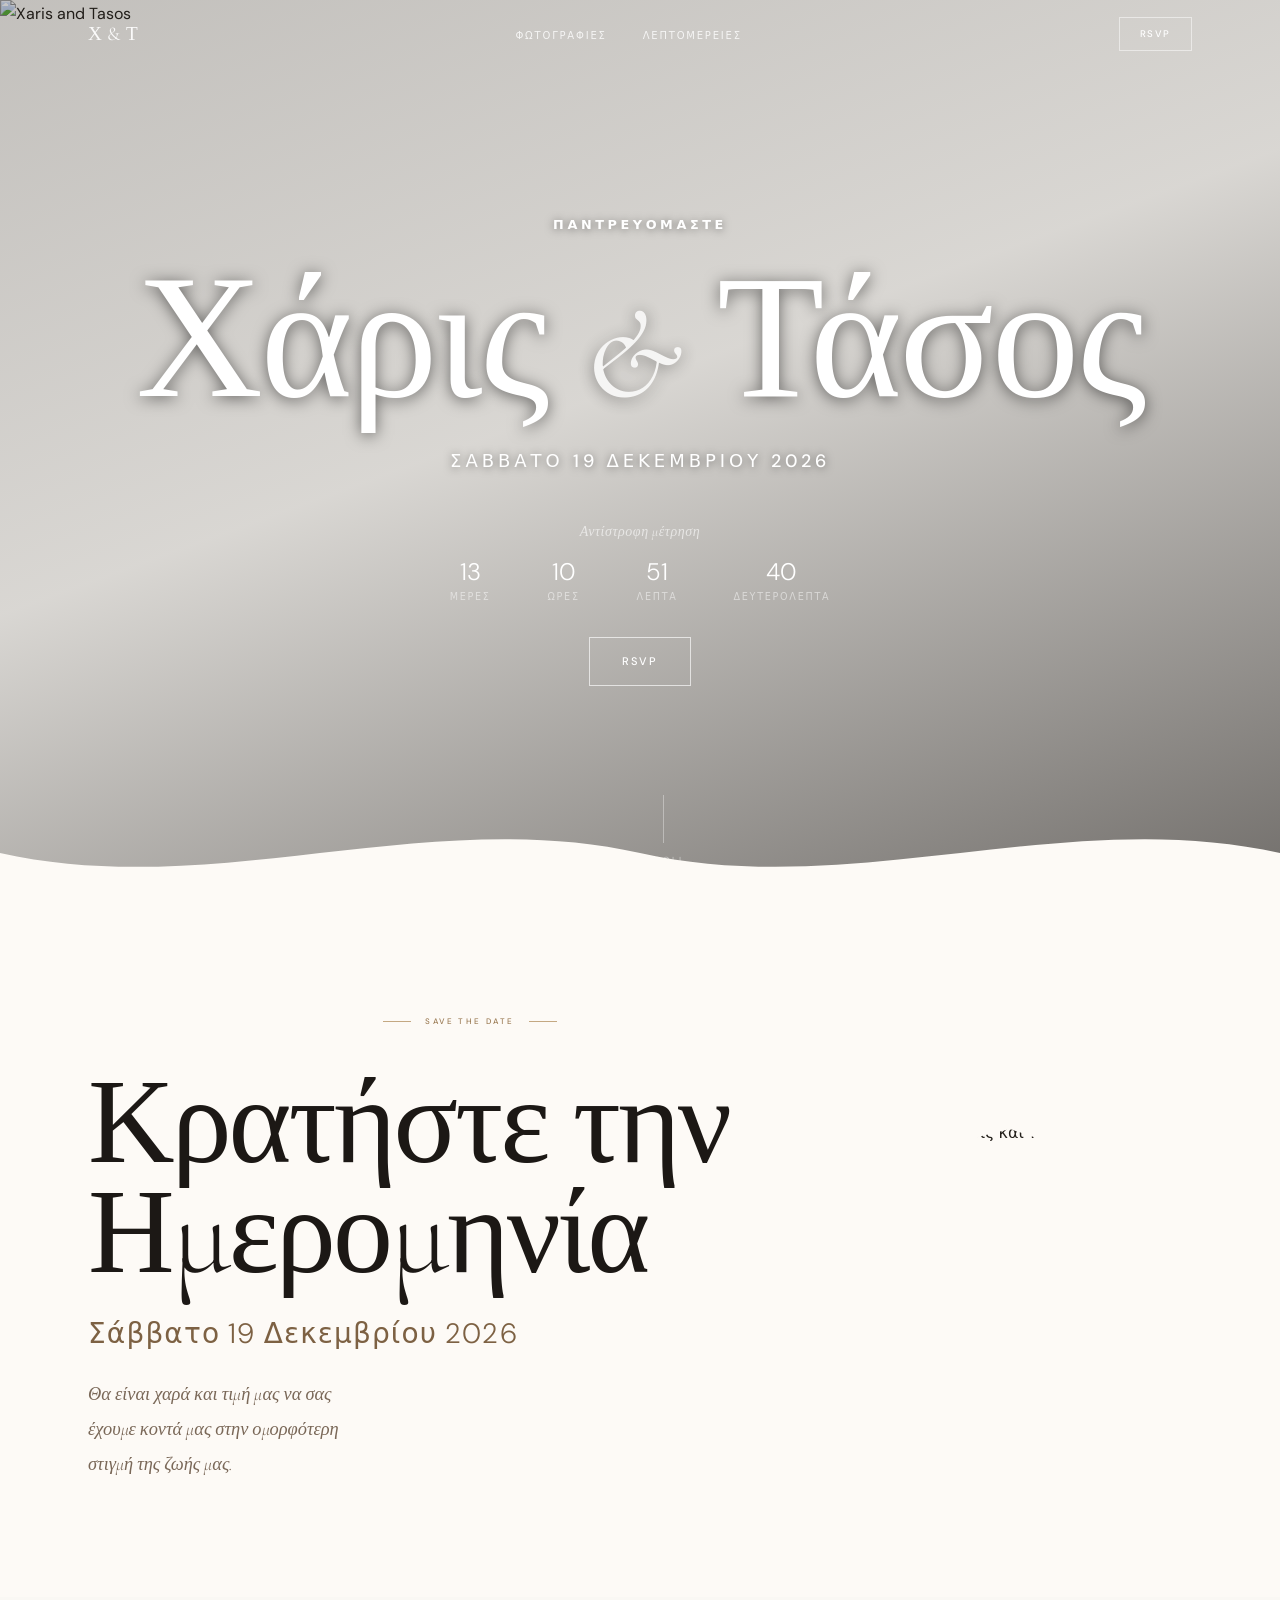
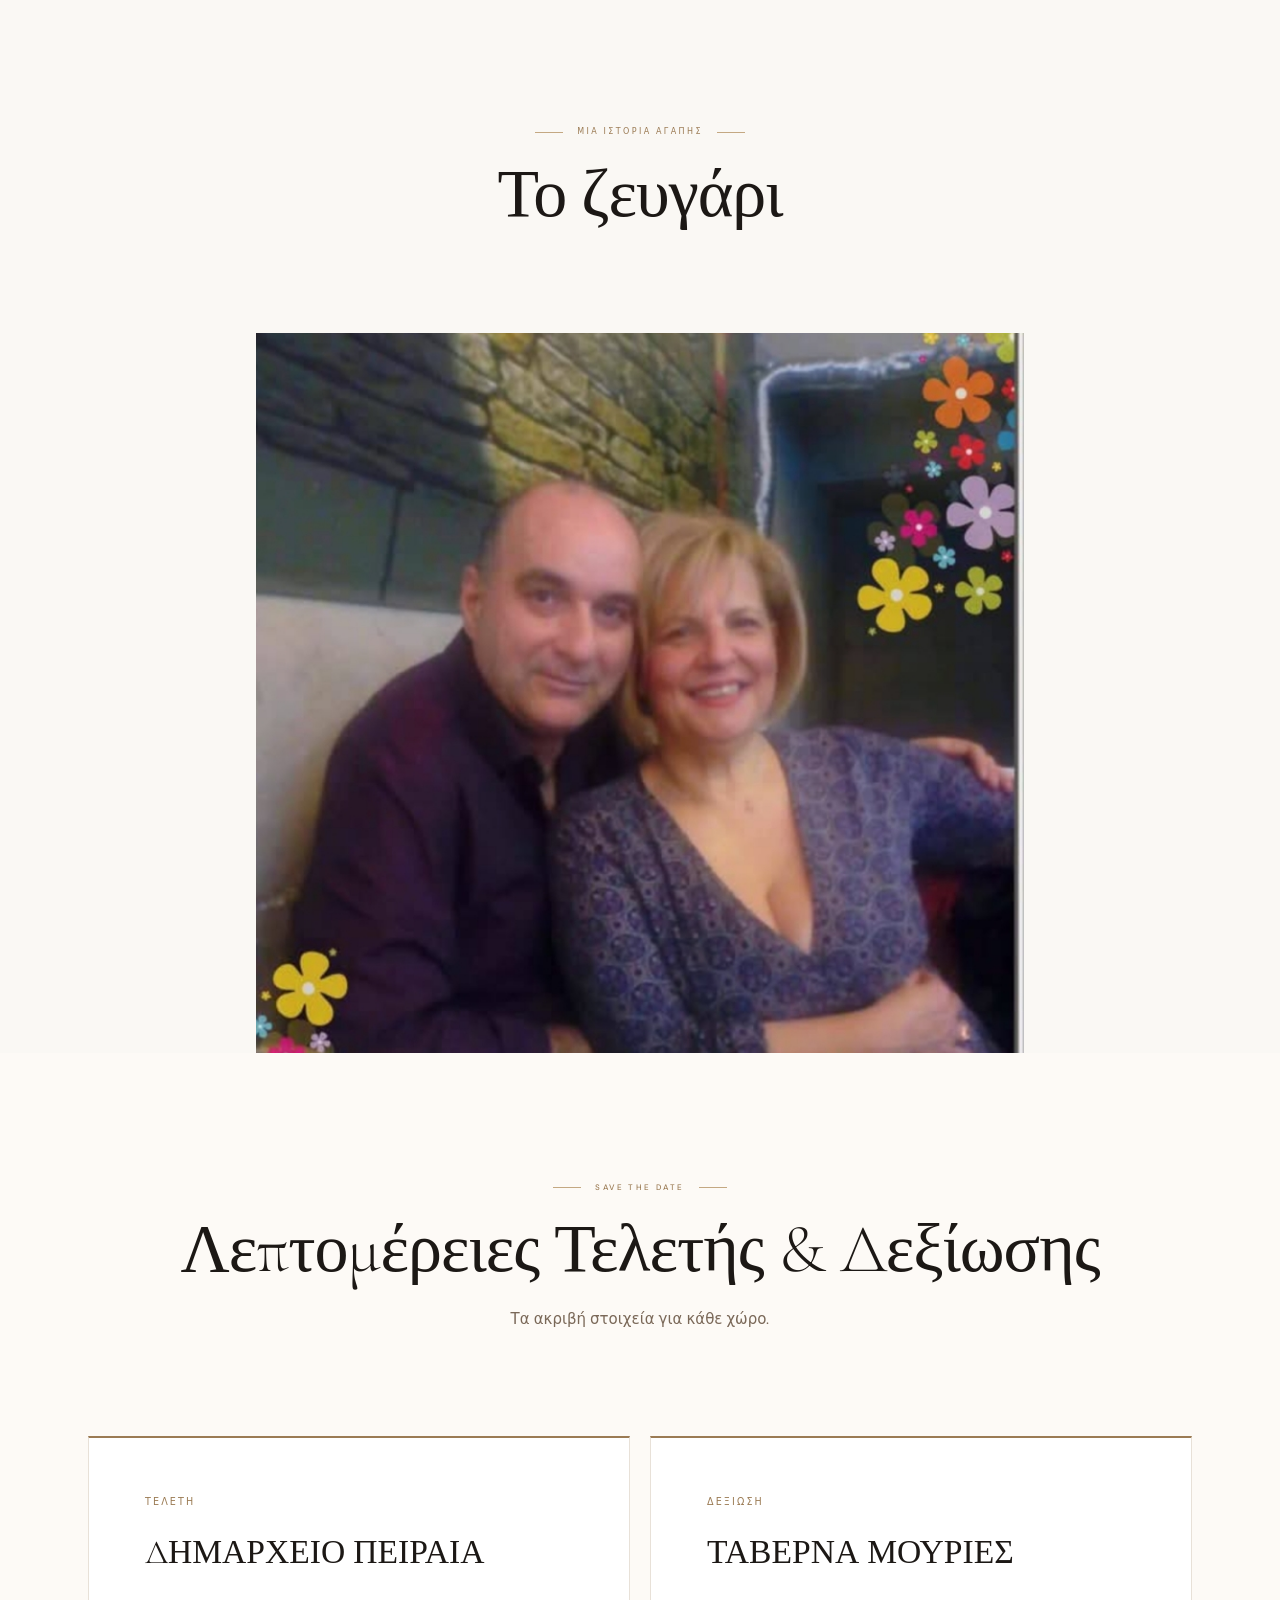
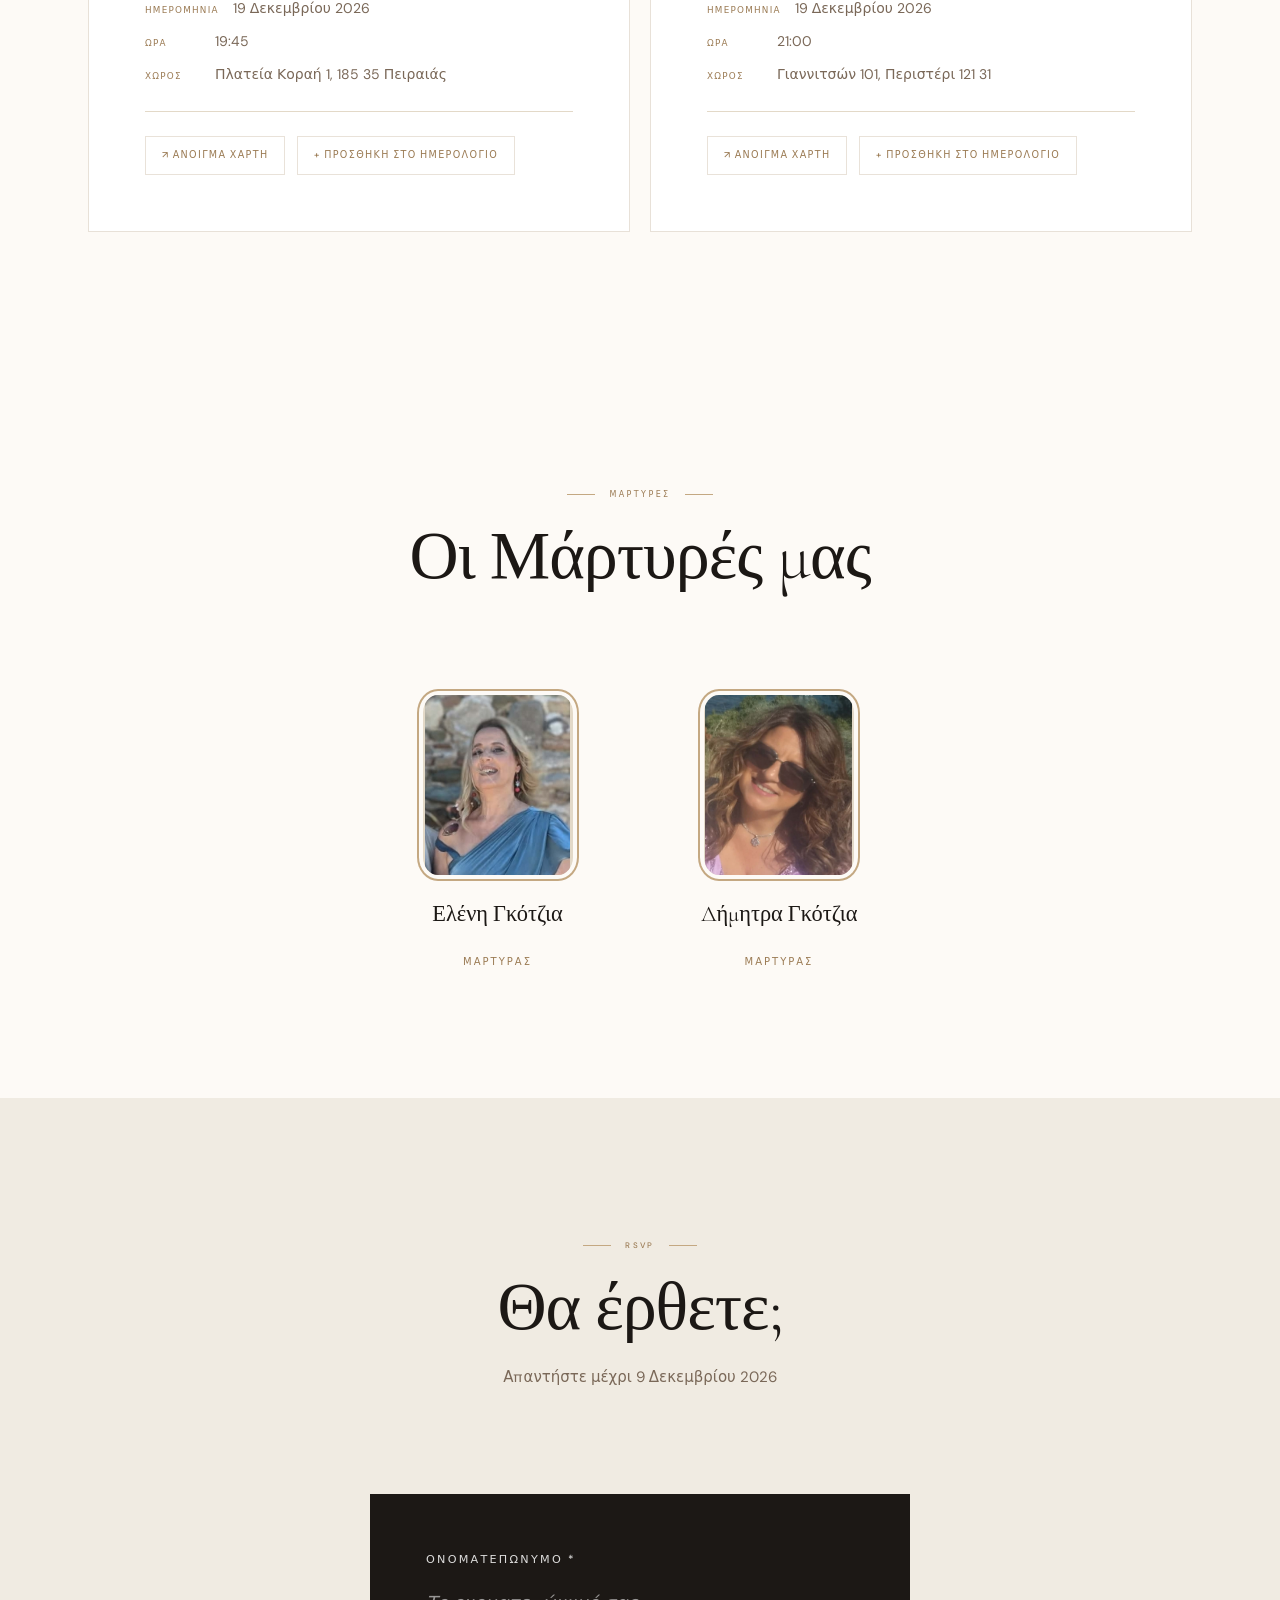
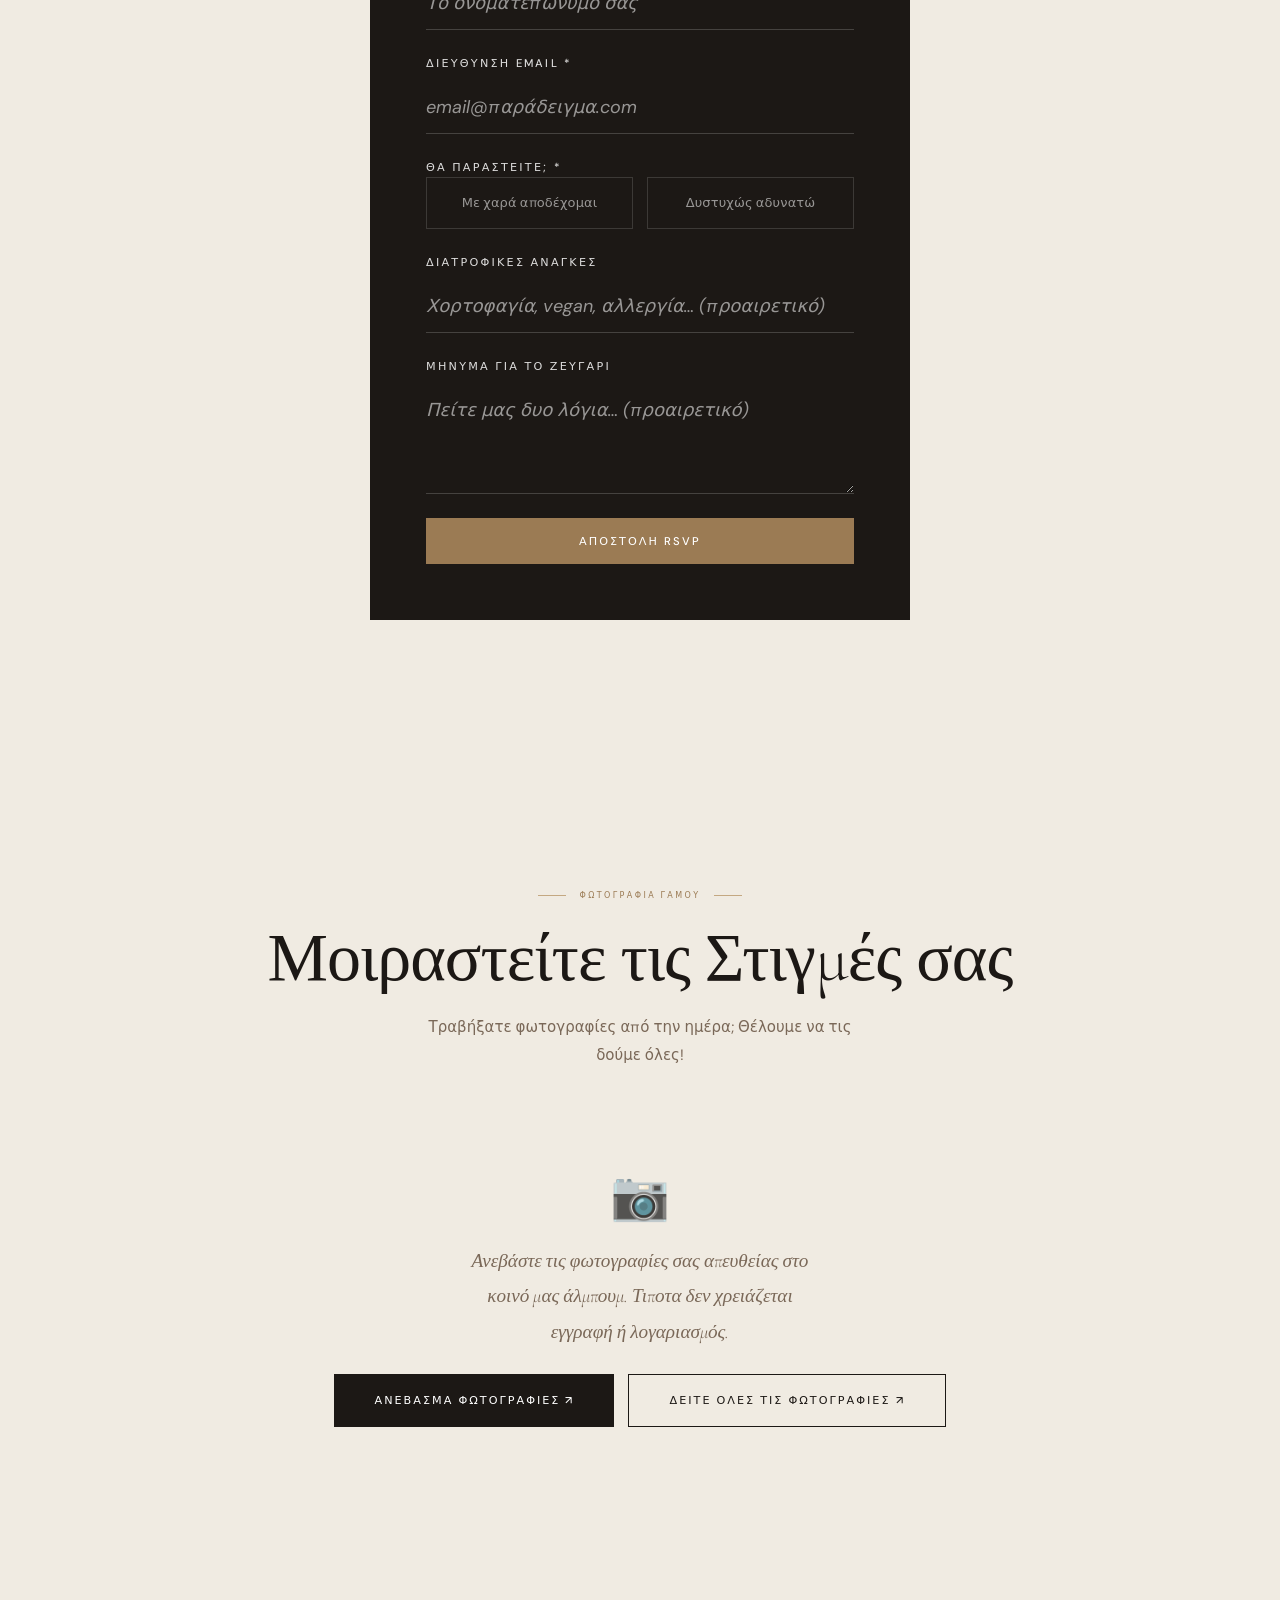
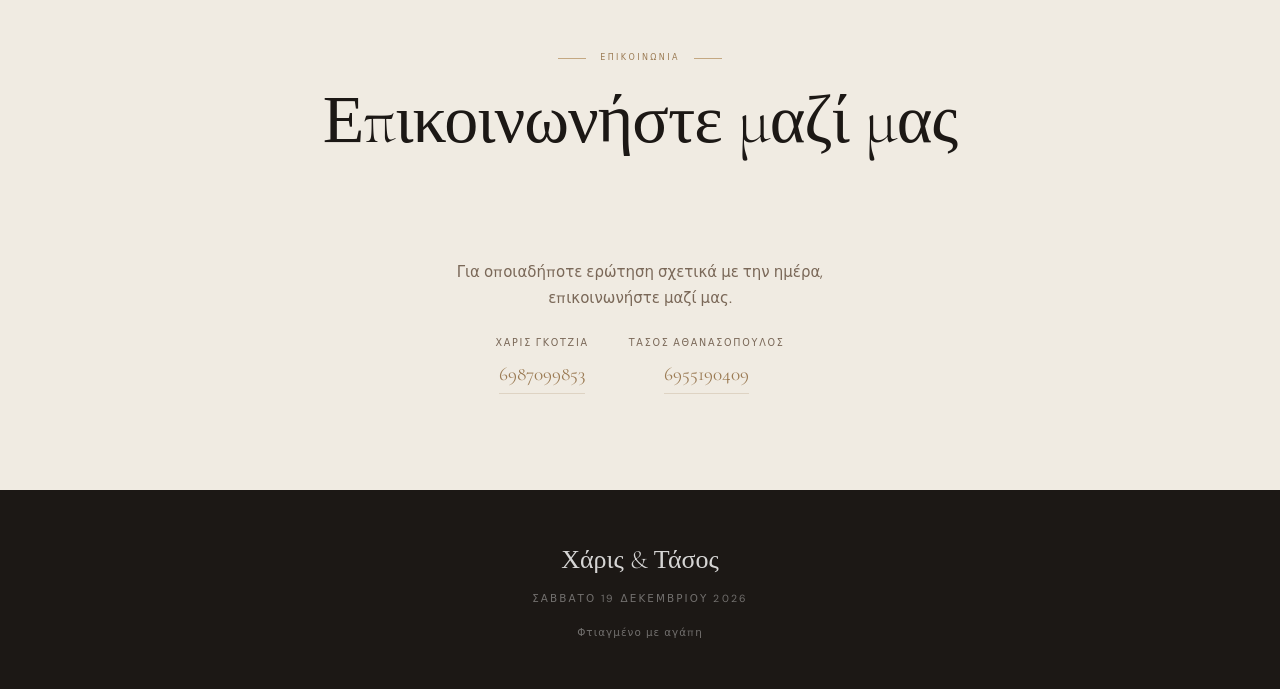
==== index.html @ ce6ac005 "Upload full website" ====
<!DOCTYPE html>
<html lang="el">

<head>
    <meta charset="UTF-8" />
    <meta name="viewport" content="width=device-width, initial-scale=1.0" />

    <!-- Primary meta (updated by script.js from config.js) -->
    <title>Wedding</title>
    <meta name="description" content="" />
    <link rel="canonical" href="https://yourdomain.com" />

    <!-- Open Graph / social sharing -->
    <meta property="og:type" content="website" />
    <meta property="og:title" content="" />
    <meta property="og:description" content="" />
    <meta property="og:image" content="images/og-image.jpg" />
    <meta name="twitter:card" content="summary_large_image" />

    <!-- PWA -->
    <link rel="manifest" href="manifest.json" />
    <meta name="theme-color" content="#0e0d0c" />
    <meta name="mobile-web-app-capable" content="yes" />
    <meta name="apple-mobile-web-app-capable" content="yes" />
    <meta name="apple-mobile-web-app-status-bar-style" content="black" />
    <meta name="apple-mobile-web-app-title" content="X &amp; T" />
    <link rel="icon" href="icon.svg" type="image/svg+xml" />

    <!-- Fonts -->
    <link rel="preconnect" href="https://fonts.googleapis.com" />
    <link rel="preconnect" href="https://fonts.gstatic.com" crossorigin />
    <link
        href="https://fonts.googleapis.com/css2?family=Cormorant+Garamond:ital,wght@0,300;0,400;0,500;0,600;1,300;1,400;1,500&family=DM+Sans:opsz,wght@9..40,300;9..40,400;9..40,500&display=swap"
        rel="stylesheet" />

    <!-- Supabase (for RSVP) — loaded async, used only on form submit -->
    <script src="https://cdn.jsdelivr.net/npm/@supabase/supabase-js@2/dist/umd/supabase.min.js" defer></script>

    <!-- Config must load before script.js -->
    <script src="config.js"></script>

    <link rel="stylesheet" href="styles.css" />
</head>

<body>

    <!-- ══════════════════════════════════════════════════════ -->
    <!--  NAVIGATION                                           -->
    <!-- ══════════════════════════════════════════════════════ -->
    <nav class="nav" role="navigation" aria-label="Main navigation">
        <div class="container nav-inner">

            <a href="#" class="nav-monogram" aria-label="Scroll to top">X &amp; T</a>

            <ul class="nav-links" role="list">

                <li><a href="#gallery" data-i18n="nav.gallery"></a></li>
                <li><a href="#venues" data-i18n="nav.details"></a></li>
            </ul>

            <a href="#rsvp" class="nav-rsvp" data-i18n="nav.rsvp"></a>

            <button class="nav-toggle" aria-label="Open navigation menu" aria-expanded="false"
                aria-controls="mobile-nav">
                <span></span>
                <span></span>
                <span></span>
            </button>

        </div>
    </nav>

    <!-- Mobile fullscreen navigation overlay -->
    <div id="mobile-nav" class="nav-overlay" role="dialog" aria-modal="true" aria-label="Navigation menu">
        <a href="#gallery" data-i18n="nav.gallery"></a>
        <a href="#venues" data-i18n="nav.details"></a>
        <a href="#rsvp" data-i18n="nav.rsvp"></a>
    </div>

    <main id="main-content">

        <!-- ══════════════════════════════════════════════════════ -->
        <!--  HERO                                                 -->
        <!-- ══════════════════════════════════════════════════════ -->
        <section id="hero" class="hero" aria-label="Welcome">

            <div class="hero-image-wrapper" aria-hidden="true">
                <img id="hero-img" class="hero-image" src="" alt="" fetchpriority="high" decoding="sync" />
            </div>

            <div class="hero-overlay" aria-hidden="true"></div>

            <div class="hero-content">
                <p class="hero-eyebrow" data-i18n="hero.eyebrow"></p>
                <h1 id="hero-names" class="hero-names">
                    Xaris <span class="ampersand">&amp;</span> Tasos
                </h1>
                <p id="hero-date" class="hero-date"></p>

                <!-- Countdown sits inside the hero -->
                <div class="hero-countdown">
                    <p class="hero-countdown-intro" data-i18n="countdown.intro"></p>
                    <div class="hero-countdown-grid" id="countdown-grid" aria-live="polite" aria-atomic="true">
                        <div class="hero-countdown-unit">
                            <span id="cd-days" class="hero-countdown-number">00</span>
                            <span class="hero-countdown-label" data-i18n="countdown.days"></span>
                        </div>
                        <div class="hero-countdown-unit">
                            <span id="cd-hours" class="hero-countdown-number">00</span>
                            <span class="hero-countdown-label" data-i18n="countdown.hours"></span>
                        </div>
                        <div class="hero-countdown-unit">
                            <span id="cd-minutes" class="hero-countdown-number">00</span>
                            <span class="hero-countdown-label" data-i18n="countdown.minutes"></span>
                        </div>
                        <div class="hero-countdown-unit">
                            <span id="cd-seconds" class="hero-countdown-number">00</span>
                            <span class="hero-countdown-label" data-i18n="countdown.seconds"></span>
                        </div>
                    </div>
                    <p id="countdown-married" class="hero-countdown-married" style="display:none;" aria-live="polite">
                    </p>
                </div>

                <a href="#rsvp" class="btn btn-light">RSVP</a>
            </div>

            <div class="hero-scroll" aria-hidden="true">
                <div class="hero-scroll-line"></div>
                <span class="hero-scroll-text">Scroll</span>
            </div>

        </section>

        <!-- ══════════════════════════════════════════════════════ -->
        <!--  SAVE THE DATE                                        -->
        <!-- ══════════════════════════════════════════════════════ -->
        <section id="savedate" class="save-date-section" aria-labelledby="savedate-heading">
            <div class="container save-date-layout">

                <div class="save-date-text">
                    <span class="section-tag" data-i18n="events.tag"></span>
                    <h2 id="savedate-heading" class="save-date-heading" data-i18n="events.heading"></h2>
                    <p class="save-date-when" id="save-date-when"></p>
                    <p class="save-date-subtitle" data-i18n="events.subtitle"></p>
                </div>

                <div class="save-date-photo-wrap">
                    <div class="save-date-heart-badge" aria-hidden="true">♥</div>
                    <img id="save-date-photo" class="save-date-photo" src="" alt="" loading="lazy" decoding="async" />
                </div>

            </div>
        </section>


        <!-- ══════════════════════════════════════════════════════ -->
        <!--  COUPLE PHOTO                                         -->
        <!-- ══════════════════════════════════════════════════════ -->
        <section id="couple-photo" class="couple-photo-section" aria-labelledby="couple-photo-heading">
            <div class="container">
                <header class="section-header">
                    <span class="section-tag">Μια Ιστορία Αγάπης</span>
                    <h2 id="couple-photo-heading">Το ζευγάρι</h2>
                </header>
            </div>
            <img id="couple-photo-img" class="couple-photo-img" src="" alt="" loading="lazy" decoding="async" />
        </section>

        <!-- ══════════════════════════════════════════════════════ -->
        <!--  VENUES / EVENT DETAILS                               -->
        <!-- ══════════════════════════════════════════════════════ -->
        <section id="venues" class="events-section" aria-labelledby="venues-heading">
            <div class="container">

                <header class="section-header">
                    <span class="section-tag" data-i18n="events.tag"></span>
                    <h2 id="venues-heading" data-i18n="venues.heading"></h2>
                    <p data-i18n="venues.subtitle"></p>
                </header>

                <div id="events-grid" class="events-grid">
                    <!-- Rendered by script.js -->
                </div>

            </div>
        </section>

        <!-- ══════════════════════════════════════════════════════ -->
        <!--  WITNESSES / ΜΑΡΤΥΡΕΣ                                 -->
        <!-- ══════════════════════════════════════════════════════ -->
        <section id="witnesses" class="witnesses-section" aria-labelledby="witnesses-heading">
            <div class="container">

                <header class="section-header">
                    <span class="section-tag" data-i18n="witnesses.tag"></span>
                    <h2 id="witnesses-heading" data-i18n="witnesses.heading"></h2>
                </header>

                <div id="witnesses-grid" class="witnesses-grid">
                    <!-- Rendered by script.js -->
                </div>

            </div>
        </section>

        <!-- ══════════════════════════════════════════════════════ -->
        <!--  RSVP                                                 -->
        <!-- ══════════════════════════════════════════════════════ -->
        <section id="rsvp" class="rsvp-section" aria-labelledby="rsvp-heading">
            <div class="container">

                <header class="section-header">
                    <span class="section-tag" data-i18n="rsvp.tag"></span>
                    <h2 id="rsvp-heading" data-i18n="rsvp.heading"></h2>
                    <p><span data-i18n="rsvp.deadlinePrefix"></span> <span id="rsvp-deadline"></span></p>
                </header>

                <form id="rsvp-form" class="rsvp-form" novalidate aria-label="RSVP form">

                    <div class="form-group">
                        <label for="rsvp-name" class="form-label">
                            <span data-i18n="rsvp.nameLbl"></span> <span aria-hidden="true">*</span>
                        </label>
                        <input id="rsvp-name" name="name" type="text" class="form-input"
                            data-i18n-placeholder="rsvp.namePlaceholder" required autocomplete="name" maxlength="200" />
                    </div>

                    <div class="form-group">
                        <label for="rsvp-email" class="form-label">
                            <span data-i18n="rsvp.emailLbl"></span> <span aria-hidden="true">*</span>
                        </label>
                        <input id="rsvp-email" name="email" type="email" class="form-input"
                            data-i18n-placeholder="rsvp.emailPlaceholder" required autocomplete="email"
                            maxlength="200" />
                    </div>

                    <fieldset class="form-group">
                        <legend class="form-label">
                            <span data-i18n="rsvp.attendanceLbl"></span> <span aria-hidden="true">*</span>
                        </legend>
                        <div class="radio-group">
                            <label class="radio-option">
                                <input type="radio" name="attendance" value="yes" required />
                                <span data-i18n="rsvp.yes"></span>
                            </label>
                            <label class="radio-option">
                                <input type="radio" name="attendance" value="no" />
                                <span data-i18n="rsvp.no"></span>
                            </label>
                        </div>
                    </fieldset>

                    <div id="guests-field" class="form-group hidden">
                        <label for="rsvp-guests" class="form-label" data-i18n="rsvp.guestsLbl"></label>
                        <select id="rsvp-guests" name="guests" class="form-select"></select>
                    </div>

                    <div class="form-group">
                        <label for="rsvp-dietary" class="form-label" data-i18n="rsvp.dietaryLbl"></label>
                        <input id="rsvp-dietary" name="dietary" type="text" class="form-input"
                            data-i18n-placeholder="rsvp.dietaryPlaceholder" maxlength="500" />
                    </div>

                    <div class="form-group">
                        <label for="rsvp-message" class="form-label" data-i18n="rsvp.messageLbl"></label>
                        <textarea id="rsvp-message" name="message" class="form-textarea"
                            data-i18n-placeholder="rsvp.messagePlaceholder" maxlength="1000"></textarea>
                    </div>

                    <button id="rsvp-submit" type="submit" class="rsvp-submit" data-i18n="rsvp.submitBtn"></button>

                </form>

                <div id="rsvp-success" class="rsvp-success hidden" role="alert" aria-live="polite" aria-atomic="true">
                </div>
                <div id="rsvp-error" class="rsvp-error hidden" role="alert" aria-live="assertive" aria-atomic="true">
                </div>
                <div id="rsvp-demo-note" class="rsvp-demo-note hidden" role="note"></div>

            </div>
        </section>

        <!-- ══════════════════════════════════════════════════════ -->
        <!--  GUEST PHOTO UPLOAD                                   -->
        <!-- ══════════════════════════════════════════════════════ -->
        <section id="photos" class="photos-section" aria-labelledby="photos-heading">
            <div class="container">

                <header class="section-header">
                    <span class="section-tag" data-i18n="photos.tag"></span>
                    <h2 id="photos-heading" data-i18n="photos.heading"></h2>
                    <p data-i18n="photos.subtitle"></p>
                </header>

                <div class="photos-inner">
                    <div class="photos-icon" aria-hidden="true">📷</div>
                    <p id="photos-note" class="photos-note"></p>
                    <div class="photos-actions">
                        <a id="photos-upload-link" href="#" target="_blank" rel="noopener noreferrer" class="photos-btn"
                            data-i18n="photos.btn"></a>
                        <a id="photos-view-link" href="#" target="_blank" rel="noopener noreferrer"
                            class="photos-btn photos-btn-outline" data-i18n="photos.viewBtn"></a>
                    </div>
                </div>

            </div>
        </section>

        <!-- ══════════════════════════════════════════════════════ -->
        <!--  CONTACT                                              -->
        <!-- ══════════════════════════════════════════════════════ -->
        <section id="contact" class="contact-section" aria-labelledby="contact-heading">
            <div class="container">

                <header class="section-header">
                    <span class="section-tag" data-i18n="contact.tag"></span>
                    <h2 id="contact-heading" data-i18n="contact.heading"></h2>
                </header>

                <div class="contact-inner">
                    <p id="contact-note" class="contact-note"></p>
                    <div id="contact-phones" class="contact-phones"></div>
                </div>

            </div>
        </section>

    </main>

    <!-- ══════════════════════════════════════════════════════ -->
    <!--  FOOTER                                               -->
    <!-- ══════════════════════════════════════════════════════ -->
    <footer>
        <p id="footer-names" class="footer-names"></p>
        <p id="footer-date" class="footer-date"></p>
        <p class="footer-copy" data-i18n="footer.madeWith"></p>
    </footer>



    <!-- script.js must come after config.js (already loaded in <head>) -->
    <script src="script.js"></script>

    <!-- PWA: register service worker -->
    <script>
        if ('serviceWorker' in navigator) {
            window.addEventListener('load', () => {
                navigator.serviceWorker.register('/sw.js').catch(() => { });
            });
        }
    </script>

</body>

</html>
---- styles.css ----
/* ============================================================
   WEDDING WEBSITE — STYLES
   Design: warm editorial, serif + sans, photography-led
   ============================================================ */

/* ── FONTS ─────────────────────────────────────────────────── */
@import url('https://fonts.googleapis.com/css2?family=Cormorant+Garamond:ital,wght@0,300;0,400;0,500;0,600;1,300;1,400;1,500&family=DM+Sans:opsz,wght@9..40,300;9..40,400;9..40,500&display=swap');

/* ── DESIGN TOKENS ─────────────────────────────────────────── */
:root {
    --bg: #FAF8F4;
    --surface: #F0EBE2;
    --surface-2: #E3D9C8;
    --text: #231F1A;
    --text-muted: #7A6858;
    --accent: #9B7B54;
    --accent-dk: #7D6143;
    --accent-light: #C4A882;
    --light: #FDFAF6;
    --dark: #1C1815;
    --white: #FFFFFF;
    --border: rgba(155, 123, 84, 0.22);

    --serif: 'Cormorant Garamond', Georgia, 'Times New Roman', serif;
    --sans: 'DM Sans', system-ui, -apple-system, sans-serif;

    --container: 1200px;
    --nav-h: 68px;
    --radius: 1px;
    --ease: cubic-bezier(0.4, 0, 0.2, 1);
}

/* ── RESET ─────────────────────────────────────────────────── */
*,
*::before,
*::after {
    box-sizing: border-box;
    margin: 0;
    padding: 0;
}

html {
    scroll-behavior: smooth;
    font-size: 16px;
    -webkit-text-size-adjust: 100%;
    text-size-adjust: 100%;
}

body {
    font-family: var(--sans);
    background: var(--bg);
    color: var(--text);
    line-height: 1.7;
    overflow-x: hidden;
}

img {
    max-width: 100%;
    height: auto;
    display: block;
}

a {
    color: inherit;
    text-decoration: none;
}

ul {
    list-style: none;
}

button {
    font-family: inherit;
    cursor: pointer;
    border: none;
    background: none;
}

fieldset {
    border: none;
    padding: 0;
}

/* ── TYPOGRAPHY BASE ───────────────────────────────────────── */
h1,
h2,
h3,
h4 {
    font-family: var(--serif);
    font-weight: 400;
    line-height: 1.1;
}

/* ── LAYOUT ────────────────────────────────────────────────── */
.container {
    width: 100%;
    max-width: var(--container);
    margin: 0 auto;
    padding: 0 clamp(1.25rem, 5vw, 3rem);
}

/* ── UTILITIES ─────────────────────────────────────────────── */
.hidden {
    display: none !important;
}

.sr-only {
    position: absolute;
    width: 1px;
    height: 1px;
    padding: 0;
    margin: -1px;
    overflow: hidden;
    clip: rect(0, 0, 0, 0);
    white-space: nowrap;
    border: 0;
}

/* ── SECTION HEADER ────────────────────────────────────────── */
.section-header {
    text-align: center;
    margin-bottom: clamp(4rem, 8vw, 6.5rem);
}

/* flanking thin lines: ─── LABEL ─── */
.section-tag {
    display: flex;
    align-items: center;
    justify-content: center;
    gap: 0.875rem;
    font-family: var(--sans);
    font-size: 0.5rem;
    font-weight: 500;
    letter-spacing: 0.3em;
    text-transform: uppercase;
    color: var(--accent);
    margin-bottom: 1.25rem;
}

.section-tag::before,
.section-tag::after {
    content: '';
    flex: 0 0 1.75rem;
    height: 1px;
    background: var(--accent-light);
}

.section-header h2 {
    font-size: clamp(2.5rem, 5.5vw, 4.25rem);
    color: var(--dark);
    font-weight: 300;
    letter-spacing: -0.015em;
    line-height: 1.05;
}

.section-header p {
    margin-top: 1.25rem;
    font-size: 0.9375rem;
    color: var(--text-muted);
    max-width: 46ch;
    margin-left: auto;
    margin-right: auto;
    line-height: 1.85;
}

/* ── BUTTONS ───────────────────────────────────────────────── */
.btn {
    display: inline-flex;
    align-items: center;
    gap: 0.5rem;
    padding: 0.875rem 2rem;
    font-family: var(--sans);
    font-size: 0.6875rem;
    font-weight: 500;
    letter-spacing: 0.14em;
    text-transform: uppercase;
    border: 1px solid currentColor;
    transition: background 0.25s var(--ease), color 0.25s var(--ease), border-color 0.25s var(--ease);
}

.btn-light {
    color: var(--white);
    border-color: rgba(255, 255, 255, 0.65);
    background: transparent;
}

.btn-light:hover,
.btn-light:focus-visible {
    background: rgba(255, 255, 255, 0.12);
    border-color: var(--white);
}

/* ── NAVIGATION ────────────────────────────────────────────── */
.nav {
    position: fixed;
    top: 0;
    left: 0;
    right: 0;
    z-index: 100;
    height: var(--nav-h);
    transition: background 0.3s var(--ease), box-shadow 0.3s var(--ease);
}

.nav.scrolled {
    background: rgba(250, 248, 244, 0.96);
    backdrop-filter: blur(10px);
    -webkit-backdrop-filter: blur(10px);
    box-shadow: 0 1px 0 var(--border);
}

.nav-inner {
    height: 100%;
    display: flex;
    align-items: center;
    justify-content: space-between;
}

.nav-monogram {
    font-family: var(--serif);
    font-size: 1.2rem;
    font-weight: 400;
    color: rgba(255, 255, 255, 0.92);
    letter-spacing: 0.04em;
    transition: color 0.3s var(--ease);
}

.nav.scrolled .nav-monogram {
    color: var(--dark);
}

/* Desktop nav links */
.nav-links {
    display: none;
    gap: 2.25rem;
    align-items: center;
}

.nav-links a {
    font-size: 0.625rem;
    font-weight: 500;
    letter-spacing: 0.18em;
    text-transform: uppercase;
    color: rgba(255, 255, 255, 0.8);
    transition: color 0.25s var(--ease);
    padding: 0.25rem 0;
    position: relative;
}

.nav-links a::after {
    content: '';
    position: absolute;
    bottom: 0;
    left: 0;
    right: 0;
    height: 1px;
    background: currentColor;
    transform: scaleX(0);
    transform-origin: left;
    transition: transform 0.25s var(--ease);
}

.nav-links a:hover::after,
.nav-links a:focus-visible::after {
    transform: scaleX(1);
}

.nav.scrolled .nav-links a {
    color: var(--text-muted);
}

.nav.scrolled .nav-links a:hover {
    color: var(--accent);
}

/* Desktop RSVP button */
.nav-rsvp {
    display: none;
    font-size: 0.6rem;
    font-weight: 500;
    letter-spacing: 0.16em;
    text-transform: uppercase;
    padding: 0.5rem 1.25rem;
    border: 1px solid rgba(255, 255, 255, 0.5);
    color: var(--white);
    transition: all 0.25s var(--ease);
}

.nav-rsvp:hover,
.nav-rsvp:focus-visible {
    background: rgba(255, 255, 255, 0.12);
    border-color: var(--white);
}

.nav.scrolled .nav-rsvp {
    border-color: var(--accent);
    color: var(--accent);
}

.nav.scrolled .nav-rsvp:hover {
    background: var(--accent);
    color: var(--white);
}

/* Hamburger */
.nav-toggle {
    width: 40px;
    height: 40px;
    display: flex;
    flex-direction: column;
    justify-content: center;
    align-items: center;
    gap: 5px;
    padding: 0;
}

.nav-toggle span {
    display: block;
    width: 22px;
    height: 1.5px;
    background: rgba(255, 255, 255, 0.9);
    transition: all 0.3s var(--ease);
    transform-origin: center;
}

.nav.scrolled .nav-toggle span {
    background: var(--dark);
}

.nav-toggle.open span:nth-child(1) {
    transform: translateY(6.5px) rotate(45deg);
}

.nav-toggle.open span:nth-child(2) {
    opacity: 0;
    transform: scaleX(0);
}

.nav-toggle.open span:nth-child(3) {
    transform: translateY(-6.5px) rotate(-45deg);
}

/* Mobile overlay nav */
.nav-overlay {
    position: fixed;
    inset: 0;
    background: var(--dark);
    z-index: 90;
    display: flex;
    flex-direction: column;
    align-items: center;
    justify-content: center;
    gap: clamp(1.5rem, 4vw, 2.5rem);
    opacity: 0;
    pointer-events: none;
    transition: opacity 0.35s var(--ease);
}

.nav-overlay.open {
    opacity: 1;
    pointer-events: all;
}

.nav-overlay a {
    font-family: var(--serif);
    font-size: clamp(2rem, 7vw, 3.5rem);
    font-weight: 300;
    color: rgba(255, 255, 255, 0.85);
    letter-spacing: 0.02em;
    transition: color 0.2s var(--ease);
}

.nav-overlay a:hover,
.nav-overlay a:focus-visible {
    color: var(--white);
}

@media (min-width: 768px) {
    .nav-toggle {
        display: none;
    }

    .nav-links {
        display: flex;
    }

    .nav-rsvp {
        display: inline-flex;
    }

    .nav-overlay {
        display: none !important;
    }
}

/* ── HERO ──────────────────────────────────────────────────── */
.hero {
    position: relative;
    height: 100dvh;
    min-height: 600px;
    display: flex;
    align-items: center;
    justify-content: center;
    overflow: hidden;
}

.hero-image-wrapper {
    position: absolute;
    inset: 0;
}

/* Wavy bottom edge — SVG wave inlined as data URI, colour matches --light */
.hero::after {
    content: '';
    position: absolute;
    bottom: -1px;
    left: 0;
    right: 0;
    height: clamp(48px, 8vw, 96px);
    background: url("data:image/svg+xml,%3Csvg xmlns='http://www.w3.org/2000/svg' viewBox='0 0 1440 80' preserveAspectRatio='none'%3E%3Cpath fill='%23FDFAF6' d='M0,40 C240,80 480,0 720,40 C960,80 1200,0 1440,40 L1440,80 L0,80 Z'/%3E%3C/svg%3E") no-repeat bottom center;
    background-size: 100% 100%;
    z-index: 3;
    pointer-events: none;
}

.hero-image {
    width: 100%;
    height: 100%;
    object-fit: cover;
    object-position: center 50%;
}

.hero-overlay {
    position: absolute;
    inset: 0;
    background: linear-gradient(160deg,
            rgba(28, 24, 21, 0.25) 0%,
            rgba(28, 24, 21, 0.15) 45%,
            rgba(28, 24, 21, 0.62) 100%);
}

.hero-content {
    position: relative;
    z-index: 2;
    text-align: center;
    color: var(--white);
    padding: 0 1.5rem;
    animation: fadeUp 1.1s 0.1s var(--ease) both;
}

.hero-eyebrow {
    font-family: var(--sans);
    font-size: 0.8rem;
    font-weight: 600;
    letter-spacing: 0.28em;
    text-transform: uppercase;
    color: var(--white);
    margin-bottom: 1.5rem;
    text-shadow: 0 1px 8px rgba(0, 0, 0, 0.5);
}

.hero-names {
    font-family: var(--serif);
    font-size: clamp(4.5rem, 15vw, 11rem);
    font-weight: 500;
    line-height: 0.92;
    letter-spacing: -0.015em;
    margin-bottom: 1.5rem;
    text-shadow: 0 2px 16px rgba(0, 0, 0, 0.55);
}

.hero-names .ampersand {
    font-style: italic;
    font-size: 0.72em;
    opacity: 0.75;
}

.hero-date {
    font-family: var(--sans);
    font-size: clamp(0.875rem, 2.2vw, 1.125rem);
    font-weight: 500;
    letter-spacing: 0.22em;
    text-transform: uppercase;
    color: var(--white);
    margin-bottom: 2.75rem;
    text-shadow: 0 1px 8px rgba(0, 0, 0, 0.5);
}

.hero-scroll {
    position: absolute;
    bottom: 2rem;
    left: 50%;
    transform: translateX(-50%);
    z-index: 2;
    display: flex;
    flex-direction: column;
    align-items: center;
    gap: 0.625rem;
    color: rgba(255, 255, 255, 0.5);
    animation: fadeUp 1.4s 0.6s var(--ease) both;
}

.hero-scroll-line {
    width: 1px;
    height: 48px;
    background: rgba(255, 255, 255, 0.35);
    animation: scrollPulse 2.2s ease infinite;
}

.hero-scroll-text {
    font-size: 0.55rem;
    letter-spacing: 0.25em;
    text-transform: uppercase;
}

/* ── COUNTDOWN ────────────────────────────────────────────── */
/* ── HERO COUNTDOWN (inline, on the dark hero) ─────────────── */
.hero-countdown {
    margin: 1.75rem 0 2rem;
    display: flex;
    flex-direction: column;
    align-items: center;
    gap: 1rem;
}

.hero-countdown-intro {
    font-family: var(--serif);
    font-size: 0.875rem;
    font-style: italic;
    color: rgba(255, 255, 255, 0.6);
    letter-spacing: 0.04em;
}

.hero-countdown-grid {
    display: flex;
    justify-content: center;
    gap: clamp(1.25rem, 5vw, 3.5rem);
}

.hero-countdown-unit {
    display: flex;
    flex-direction: column;
    align-items: center;
    gap: 0.3rem;
}

.hero-countdown-number {
    font-family: var(--sans);
    font-size: clamp(1rem, 2.5vw, 1.5rem);
    font-weight: 300;
    line-height: 1;
    color: var(--white);
    min-width: 2ch;
    text-align: center;
}

.hero-countdown-label {
    font-family: var(--sans);
    font-size: 0.6rem;
    font-weight: 500;
    letter-spacing: 0.18em;
    text-transform: uppercase;
    color: rgba(255, 255, 255, 0.5);
}

.hero-countdown-married {
    font-family: var(--serif);
    font-size: clamp(1.25rem, 3vw, 2rem);
    font-style: italic;
    color: var(--accent-light);
}

/* ── OUR STORY — circular photo + alternating heart timeline ── */
.story-section {
    padding: clamp(5.5rem, 11vw, 10rem) 0 0;
    background: var(--surface);
    position: relative;
}

/* Wavy bottom edge fading into the gallery's --light background */
.story-section::after {
    content: '';
    display: block;
    height: clamp(56px, 9vw, 110px);
    background: url("data:image/svg+xml,%3Csvg xmlns='http://www.w3.org/2000/svg' viewBox='0 0 1440 100' preserveAspectRatio='none'%3E%3Cpath fill='%23FDFAF6' d='M0,50 C180,100 360,0 540,50 C720,100 900,0 1080,50 C1260,100 1380,20 1440,50 L1440,100 L0,100 Z'/%3E%3C/svg%3E") no-repeat bottom center;
    background-size: 100% 100%;
    pointer-events: none;
}

/* Circular couple photo centred above the timeline */
.story-circle-photo {
    width: clamp(160px, 42vw, 240px);
    height: clamp(160px, 42vw, 240px);
    border-radius: 50%;
    object-fit: cover;
    display: block;
    margin: 0 auto clamp(3rem, 7vw, 5rem);
    box-shadow: 0 0 0 6px var(--surface), 0 0 0 8px var(--accent-light);
}

/* Timeline container */
.timeline {
    max-width: 560px;
    margin: 0 auto;
    position: relative;
}

/* Central vertical line */
.timeline::before {
    content: '';
    position: absolute;
    left: 50%;
    top: 0;
    bottom: 0;
    width: 1px;
    background: var(--accent-light);
    transform: translateX(-50%);
}

.timeline-item {
    display: grid;
    grid-template-columns: 1fr auto 1fr;
    align-items: center;
    gap: 0;
    margin-bottom: clamp(2.5rem, 6vw, 4rem);
    position: relative;
}

/* Text block left */
.timeline-left {
    text-align: right;
    padding-right: 1.25rem;
}

/* Text block right */
.timeline-right {
    text-align: left;
    padding-left: 1.25rem;
}

/* Empty side placeholder */
.timeline-empty {
    /* no styles needed — grid keeps spacing */
}

/* The heart node in the centre column */
.timeline-node {
    width: 44px;
    height: 44px;
    border-radius: 50%;
    background: var(--bg);
    border: 1px solid var(--accent-light);
    display: flex;
    align-items: center;
    justify-content: center;
    position: relative;
    z-index: 1;
    flex-shrink: 0;
    transition: transform 0.3s var(--ease), background 0.3s var(--ease), border-color 0.3s var(--ease);
}

.timeline-node:hover {
    background: var(--surface-2);
    border-color: var(--accent);
    transform: scale(1.1);
}

.timeline-heart {
    font-size: 0.875rem;
    line-height: 1;
    color: var(--accent);
    user-select: none;
}

.timeline-title {
    font-family: var(--serif);
    font-size: clamp(1.05rem, 2.5vw, 1.35rem);
    font-weight: 400;
    color: var(--dark);
    margin-bottom: 0.3rem;
}

.timeline-date {
    font-size: 0.8rem;
    color: var(--accent);
    letter-spacing: 0.06em;
}

/* Mobile: stack vertically, left-aligned */
@media (max-width: 519px) {
    .timeline::before {
        left: 22px;
        transform: none;
    }

    .timeline-item {
        grid-template-columns: 44px 1fr;
        grid-template-rows: auto;
    }

    .timeline-item .timeline-empty {
        display: none;
    }

    /* node always in col 1 */
    .timeline-node {
        grid-column: 1;
        grid-row: 1;
    }

    /* text always in col 2 */
    .timeline-left,
    .timeline-right {
        grid-column: 2;
        grid-row: 1;
        text-align: left;
        padding-right: 0;
        padding-left: 1rem;
    }
}

/* ── EVENTS ───────────────────────────────────────────────── */
/* ── SAVE THE DATE ─────────────────────────────────────────── */
.save-date-section {
    padding: clamp(4rem, 9vw, 8rem) 0;
    background: var(--light);
}

.save-date-layout {
    display: grid;
    grid-template-columns: 1fr;
    gap: clamp(3rem, 7vw, 5rem);
    align-items: start;
}

@media (min-width: 700px) {
    .save-date-layout {
        grid-template-columns: 1fr auto;
        align-items: center;
    }
}

.save-date-text {
    display: flex;
    flex-direction: column;
    gap: 1.25rem;
}

.save-date-heading {
    font-family: var(--serif);
    font-size: clamp(3.75rem, 12vw, 7.5rem);
    font-weight: 300;
    line-height: 0.92;
    color: var(--dark);
    letter-spacing: -0.025em;
}

.save-date-when {
    font-family: var(--sans);
    font-size: clamp(1.1rem, 3vw, 1.75rem);
    font-weight: 300;
    color: var(--accent-dk);
    letter-spacing: 0.04em;
}

.save-date-subtitle {
    font-family: var(--serif);
    font-size: 1.15rem;
    font-style: italic;
    font-weight: 300;
    color: var(--text-muted);
    line-height: 1.9;
    max-width: 36ch;
}

/* Circular photo on the right */
.save-date-photo-wrap {
    position: relative;
    width: clamp(180px, 28vw, 260px);
    margin: 0 auto;
    flex-shrink: 0;
}

.save-date-photo {
    width: 100%;
    aspect-ratio: 1 / 1;
    object-fit: cover;
    object-position: center top;
    display: block;
    /* 19-point heart polygon — smooth enough at any size, fully percentage-based */
    clip-path: polygon(50% 18%,
            42% 8%, 30% 4%, 18% 7%, 8% 18%, 4% 32%,
            6% 47%, 14% 60%, 28% 73%,
            50% 93%,
            72% 73%, 86% 60%, 94% 47%,
            96% 32%, 92% 18%, 82% 7%, 70% 4%, 58% 8%,
            50% 18%);
}

/* The badge is now the heart shape itself — hide the old dot */
.save-date-heart-badge {
    display: none;
}

.events-section {
    padding: clamp(5rem, 10vw, 9rem) 0;
    background: var(--light);
}

/* Event cards below the text */
.events-grid {
    display: grid;
    grid-template-columns: 1fr;
    gap: 1.25rem;
    margin-top: 0.5rem;
}

@media (min-width: 600px) {
    .events-grid {
        grid-template-columns: repeat(auto-fit, minmax(260px, 1fr));
    }
}

.event-card {
    background: var(--white);
    padding: clamp(2.25rem, 5vw, 3.5rem);
    border: 1px solid var(--border);
    border-top: 2px solid var(--accent);
    display: flex;
    flex-direction: column;
    gap: 1.5rem;
}

.event-label {
    font-family: var(--sans);
    font-size: 0.6rem;
    font-weight: 500;
    letter-spacing: 0.22em;
    text-transform: uppercase;
    color: var(--accent);
}

.event-venue {
    font-family: var(--serif);
    font-size: clamp(1.5rem, 3.5vw, 2.1rem);
    font-weight: 400;
    color: var(--dark);
    line-height: 1.15;
}

.event-meta {
    display: flex;
    flex-direction: column;
    gap: 0.6rem;
}

.event-meta-row {
    display: flex;
    align-items: baseline;
    gap: 0.875rem;
    font-size: 0.875rem;
    color: var(--text-muted);
}

.event-meta-key {
    font-size: 0.55rem;
    font-weight: 500;
    letter-spacing: 0.14em;
    text-transform: uppercase;
    color: var(--accent);
    min-width: 3.5rem;
    flex-shrink: 0;
}

.event-divider {
    height: 1px;
    background: var(--surface-2);
}

.event-actions {
    display: flex;
    flex-wrap: wrap;
    gap: 0.75rem;
}

.event-btn {
    display: inline-flex;
    align-items: center;
    gap: 0.35rem;
    font-size: 0.6rem;
    font-weight: 500;
    letter-spacing: 0.14em;
    text-transform: uppercase;
    color: var(--accent);
    border: 1px solid var(--border);
    padding: 0.625rem 1rem;
    transition: background 0.22s var(--ease), color 0.22s var(--ease), border-color 0.22s var(--ease);
}

.event-btn:hover,
.event-btn:focus-visible {
    background: var(--accent);
    color: var(--white);
    border-color: var(--accent);
}

/* ── GALLERY ──────────────────────────────────────────────── */
/* ── GALLERY SLIDER ───────────────────────────────────────── */
.gallery-section {
    padding: clamp(4rem, 8vw, 7rem) 0;
    background: var(--light);
}

.gallery-section .section-header h2 {
    color: var(--dark);
}

.gallery-section .section-tag {
    color: var(--accent);
}

/* Single gallery photo */
.gallery-single-img {
    width: 100%;
    max-height: 70vh;
    object-fit: cover;
    display: block;
}

/* ── RSVP ─────────────────────────────────────────────────── */
.rsvp-section {
    padding: clamp(5.5rem, 11vw, 10rem) 0;
    background: var(--surface);
    color: var(--text);
}

.rsvp-section .section-header h2 {
    color: var(--dark);
}

.rsvp-section .section-header p {
    color: var(--text-muted);
}

.rsvp-section .section-tag {
    color: var(--accent);
}

.rsvp-form {
    max-width: 540px;
    margin: 0 auto;
    display: flex;
    flex-direction: column;
    gap: 1.5rem;
    background: var(--dark);
    padding: clamp(2rem, 5vw, 3.5rem);
}

.form-group {
    display: flex;
    flex-direction: column;
    gap: 0.5rem;
}

.form-label {
    font-size: 0.7rem;
    font-weight: 500;
    letter-spacing: 0.2em;
    text-transform: uppercase;
    color: rgba(255, 255, 255, 0.85);
}

/* Bottom-border-only inputs — editorial luxury aesthetic */
.form-input,
.form-select,
.form-textarea {
    width: 100%;
    background: transparent;
    border: none;
    border-bottom: 1px solid rgba(255, 255, 255, 0.18);
    color: var(--white);
    font-family: var(--sans);
    font-size: 1.125rem;
    padding: 0.875rem 0;
    outline: none;
    border-radius: 0;
    appearance: none;
    -webkit-appearance: none;
    transition: border-color 0.22s var(--ease);
}

.form-input:focus,
.form-select:focus,
.form-textarea:focus {
    border-bottom-color: var(--accent-light);
}

.form-input::placeholder,
.form-textarea::placeholder {
    color: rgba(255, 255, 255, 0.55);
    font-style: italic;
}

.form-select {
    background-image: url("data:image/svg+xml,%3Csvg xmlns='http://www.w3.org/2000/svg' width='10' height='6' viewBox='0 0 10 6'%3E%3Cpath d='M1 1l4 4 4-4' stroke='%23C4A882' stroke-width='1.2' fill='none' stroke-linecap='round'/%3E%3C/svg%3E");
    background-repeat: no-repeat;
    background-position: right 0.25rem center;
    padding-right: 1.5rem;
    cursor: pointer;
}

.form-select option {
    background: var(--dark);
    color: var(--white);
}

.form-textarea {
    min-height: 110px;
    resize: vertical;
}

/* Attendance radio */
.radio-group {
    display: flex;
    gap: 0.875rem;
}

.radio-option {
    flex: 1;
    display: flex;
    align-items: center;
    justify-content: center;
    gap: 0.5rem;
    padding: 0.875rem 0.75rem;
    border: 1px solid rgba(255, 255, 255, 0.14);
    cursor: pointer;
    font-size: 0.8125rem;
    letter-spacing: 0.01em;
    color: rgba(255, 255, 255, 0.55);
    transition: all 0.22s var(--ease);
}

.radio-option input {
    position: absolute;
    opacity: 0;
    width: 0;
    height: 0;
}

.radio-option:has(input:checked) {
    border-color: var(--accent-light);
    color: var(--white);
    background: rgba(155, 123, 84, 0.18);
}

/* Submit */
.rsvp-submit {
    padding: 1rem 2rem;
    background: var(--accent);
    color: var(--white);
    border: none;
    font-family: var(--sans);
    font-size: 0.7rem;
    font-weight: 500;
    letter-spacing: 0.18em;
    text-transform: uppercase;
    cursor: pointer;
    transition: background 0.22s var(--ease);
    display: flex;
    align-items: center;
    justify-content: center;
    gap: 0.5rem;
}

.rsvp-submit:hover:not(:disabled) {
    background: var(--accent-dk);
}

.rsvp-submit:disabled {
    opacity: 0.55;
    cursor: not-allowed;
}

/* State panels */
.rsvp-success,
.rsvp-error,
.rsvp-demo-note {
    max-width: 540px;
    margin: 2rem auto 0;
    padding: 2rem;
    text-align: center;
}

.rsvp-success {
    border: 1px solid var(--border);
    background: var(--surface);
}

.rsvp-success h3 {
    font-family: var(--serif);
    font-size: clamp(1.5rem, 3vw, 2rem);
    font-weight: 400;
    margin-bottom: 0.75rem;
}

.rsvp-success p {
    color: var(--text-muted);
    font-size: 0.9375rem;
}

.rsvp-error {
    border: 1px solid rgba(180, 60, 60, 0.3);
    background: rgba(180, 60, 60, 0.06);
    color: #b03030;
    font-size: 0.875rem;
}

.rsvp-demo-note {
    border: 1px solid var(--border);
    color: var(--text-muted);
    font-size: 0.8rem;
    line-height: 1.65;
}

/* ── COUPLE PHOTO ─────────────────────────────────────────── */
.couple-photo-section {
    padding: clamp(5rem, 10vw, 9rem) 0 0;
    background: var(--bg);
}

.couple-photo-img {
    width: 60%;
    max-height: 80vh;
    object-fit: cover;
    object-position: center;
    display: block;
    margin: clamp(2rem, 5vw, 4rem) auto 0;
}

/* ── WITNESSES ────────────────────────────────────────────── */
.witnesses-section {
    padding: clamp(5rem, 10vw, 9rem) 0;
    background: var(--light);
}

.witnesses-grid {
    display: flex;
    justify-content: center;
    gap: clamp(3rem, 10vw, 8rem);
    flex-wrap: wrap;
}

.witness-card {
    display: flex;
    flex-direction: column;
    align-items: center;
    gap: 1.25rem;
    text-align: center;
}

.witness-photo {
    width: clamp(100px, 30vw, 150px);
    height: clamp(120px, 30vw, 180px);
    border-radius: 10%;
    object-fit: contain;
    object-position: center center;
    background: var(--surface-2);
    box-shadow: 0 0 0 4px var(--light), 0 0 0 6px var(--accent-light);
}

.witness-name {
    font-family: var(--serif);
    font-size: clamp(1.1rem, 2.5vw, 1.4rem);
    font-weight: 400;
    color: var(--dark);
}

.witness-role {
    font-family: var(--sans);
    font-size: 0.625rem;
    font-weight: 500;
    letter-spacing: 0.2em;
    text-transform: uppercase;
    color: var(--accent);
}

/* ── TRAVEL ───────────────────────────────────────────────── */
.travel-section {
    padding: clamp(4rem, 8vw, 7rem) 0;
    background: var(--surface);
}

.travel-grid {
    display: grid;
    grid-template-columns: 1fr;
    gap: 1.25rem;
}

@media (min-width: 600px) {
    .travel-grid {
        grid-template-columns: repeat(2, 1fr);
    }
}

@media (min-width: 960px) {
    .travel-grid {
        grid-template-columns: repeat(4, 1fr);
    }
}

.travel-item {
    padding: 1.625rem;
    background: var(--bg);
    border-left: 2px solid var(--accent);
}

.travel-icon {
    font-size: 1.5rem;
    margin-bottom: 0.875rem;
}

.travel-title {
    font-family: var(--serif);
    font-size: 1.15rem;
    font-weight: 400;
    color: var(--dark);
    margin-bottom: 0.5rem;
}

.travel-text {
    font-size: 0.875rem;
    color: var(--text-muted);
    line-height: 1.75;
}



/* ── GUEST PHOTO UPLOAD ───────────────────────────────────── */
.photos-section {
    padding: clamp(5rem, 10vw, 9rem) 0;
    background: var(--surface);
}

.photos-inner {
    display: flex;
    flex-direction: column;
    align-items: center;
    gap: 1.5rem;
    text-align: center;
}

.photos-icon {
    font-size: 3rem;
    line-height: 1;
    opacity: 0.75;
}

.photos-note {
    font-family: var(--serif);
    font-size: clamp(1rem, 2.5vw, 1.2rem);
    font-style: italic;
    font-weight: 300;
    color: var(--text-muted);
    max-width: 44ch;
    line-height: 1.85;
}

.photos-btn {
    display: inline-flex;
    align-items: center;
    gap: 0.5rem;
    padding: 1rem 2.5rem;
    font-family: var(--sans);
    font-size: 0.7rem;
    font-weight: 500;
    letter-spacing: 0.18em;
    text-transform: uppercase;
    background: var(--dark);
    color: var(--white);
    border: none;
    transition: background 0.25s var(--ease);
    text-decoration: none;
}

.photos-btn:hover,
.photos-btn:focus-visible {
    background: var(--accent-dk);
    color: var(--white);
}

.photos-actions {
    display: flex;
    flex-wrap: wrap;
    gap: 0.875rem;
    justify-content: center;
}

.photos-btn-outline {
    background: transparent;
    color: var(--dark);
    border: 1px solid var(--dark);
}

.photos-btn-outline:hover,
.photos-btn-outline:focus-visible {
    background: var(--dark);
    color: var(--white);
}

/* ── FAQ ──────────────────────────────────────────────────── */
.faq-section {
    padding: clamp(4rem, 8vw, 7rem) 0;
    background: var(--bg);
}

.faq-list {
    max-width: 620px;
    margin: 0 auto;
}

.faq-item {
    border-bottom: 1px solid var(--surface-2);
}

.faq-question {
    width: 100%;
    text-align: left;
    display: flex;
    justify-content: space-between;
    align-items: center;
    gap: 1rem;
    padding: 1.25rem 0;
    font-family: var(--serif);
    font-size: 1.1rem;
    font-weight: 400;
    color: var(--dark);
    background: none;
    border: none;
    cursor: pointer;
    transition: color 0.22s var(--ease);
}

.faq-question:hover {
    color: var(--accent);
}

.faq-toggle {
    width: 24px;
    height: 24px;
    flex-shrink: 0;
    border: 1px solid var(--border);
    display: flex;
    align-items: center;
    justify-content: center;
    font-size: 0.875rem;
    color: var(--accent);
    transition: transform 0.3s var(--ease), background 0.22s var(--ease), border-color 0.22s var(--ease);
}

.faq-item.open .faq-toggle {
    transform: rotate(45deg);
    background: var(--accent);
    color: var(--white);
    border-color: var(--accent);
}

.faq-answer {
    max-height: 0;
    overflow: hidden;
    transition: max-height 0.38s var(--ease);
}

.faq-answer-inner {
    padding-bottom: 1.375rem;
    font-size: 0.9375rem;
    color: var(--text-muted);
    line-height: 1.8;
}

.faq-item.open .faq-answer {
    max-height: 600px;
}

/* ── CONTACT ──────────────────────────────────────────────── */
.contact-section {
    padding: clamp(4rem, 8vw, 6rem) 0;
    background: var(--surface);
    text-align: center;
}

.contact-inner {
    max-width: 420px;
    margin: 0 auto;
}

.contact-phones {
    display: flex;
    gap: 2.5rem;
    justify-content: center;
    flex-wrap: wrap;
}

.contact-person {
    display: flex;
    flex-direction: column;
    align-items: center;
    gap: 0.4rem;
}

.contact-person-name {
    font-family: var(--sans);
    font-size: 0.6rem;
    font-weight: 500;
    letter-spacing: 0.18em;
    text-transform: uppercase;
    color: var(--text-muted);
}

.contact-note {
    font-size: 0.9375rem;
    color: var(--text-muted);
    line-height: 1.75;
    margin-bottom: 1.5rem;
}

.contact-link {
    font-family: var(--serif);
    font-size: 1.2rem;
    color: var(--accent);
    border-bottom: 1px solid var(--border);
    padding-bottom: 0.125rem;
    transition: color 0.22s var(--ease);
}

.contact-link:hover {
    color: var(--accent-dk);
}

/* ── FOOTER ───────────────────────────────────────────────── */
footer {
    background: var(--dark);
    color: rgba(255, 255, 255, 0.38);
    text-align: center;
    padding: 3rem 1.5rem;
}

.footer-names {
    font-family: var(--serif);
    font-size: 1.625rem;
    font-weight: 300;
    color: rgba(255, 255, 255, 0.82);
    margin-bottom: 0.5rem;
}

.footer-date {
    font-size: 0.65rem;
    letter-spacing: 0.2em;
    text-transform: uppercase;
    margin-bottom: 1rem;
}

.footer-copy {
    font-size: 0.65rem;
    letter-spacing: 0.1em;
}

/* ── SCROLL REVEAL ────────────────────────────────────────── */
.reveal {
    opacity: 0;
    transform: translateY(22px);
    transition: opacity 0.72s var(--ease), transform 0.72s var(--ease);
}

.reveal.revealed {
    opacity: 1;
    transform: none;
}

.reveal-delay-1 {
    transition-delay: 0.08s;
}

.reveal-delay-2 {
    transition-delay: 0.18s;
}

.reveal-delay-3 {
    transition-delay: 0.28s;
}

/* ── KEYFRAMES ────────────────────────────────────────────── */
@keyframes fadeUp {
    from {
        opacity: 0;
        transform: translateY(28px);
    }

    to {
        opacity: 1;
        transform: none;
    }
}

@keyframes scrollPulse {

    0%,
    100% {
        transform: scaleY(1);
        opacity: 0.35;
    }

    50% {
        transform: scaleY(1.25);
        opacity: 0.7;
    }
}

@keyframes lightboxIn {
    from {
        opacity: 0;
        transform: scale(0.95);
    }

    to {
        opacity: 1;
        transform: none;
    }
}

/* ── FOCUS VISIBLE (accessibility) ────────────────────────── */
:focus-visible {
    outline: 2px solid var(--accent);
    outline-offset: 3px;
}

/* ── REDUCED MOTION ───────────────────────────────────────── */
@media (prefers-reduced-motion: reduce) {

    *,
    *::before,
    *::after {
        animation-duration: 0.01ms !important;
        animation-iteration-count: 1 !important;
        transition-duration: 0.01ms !important;
    }

    html {
        scroll-behavior: auto;
    }

    .reveal {
        opacity: 1;
        transform: none;
    }
}
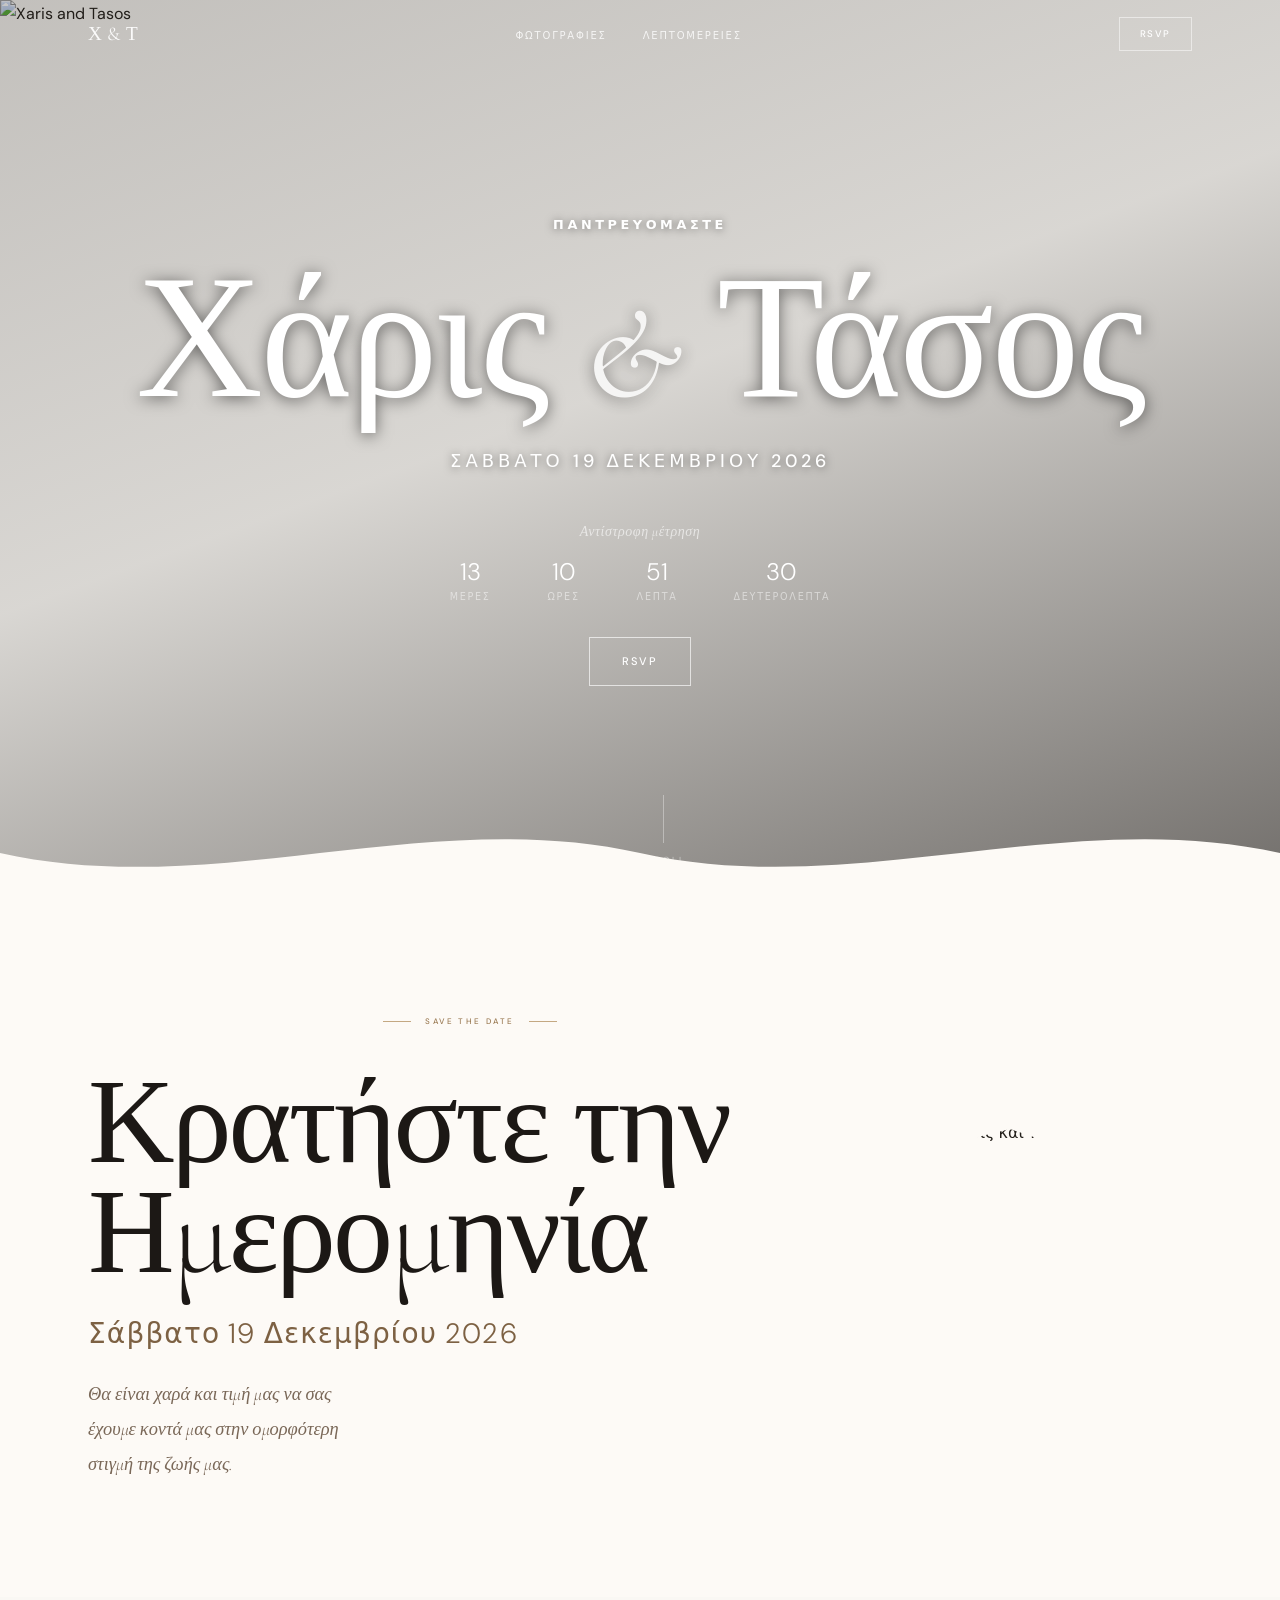
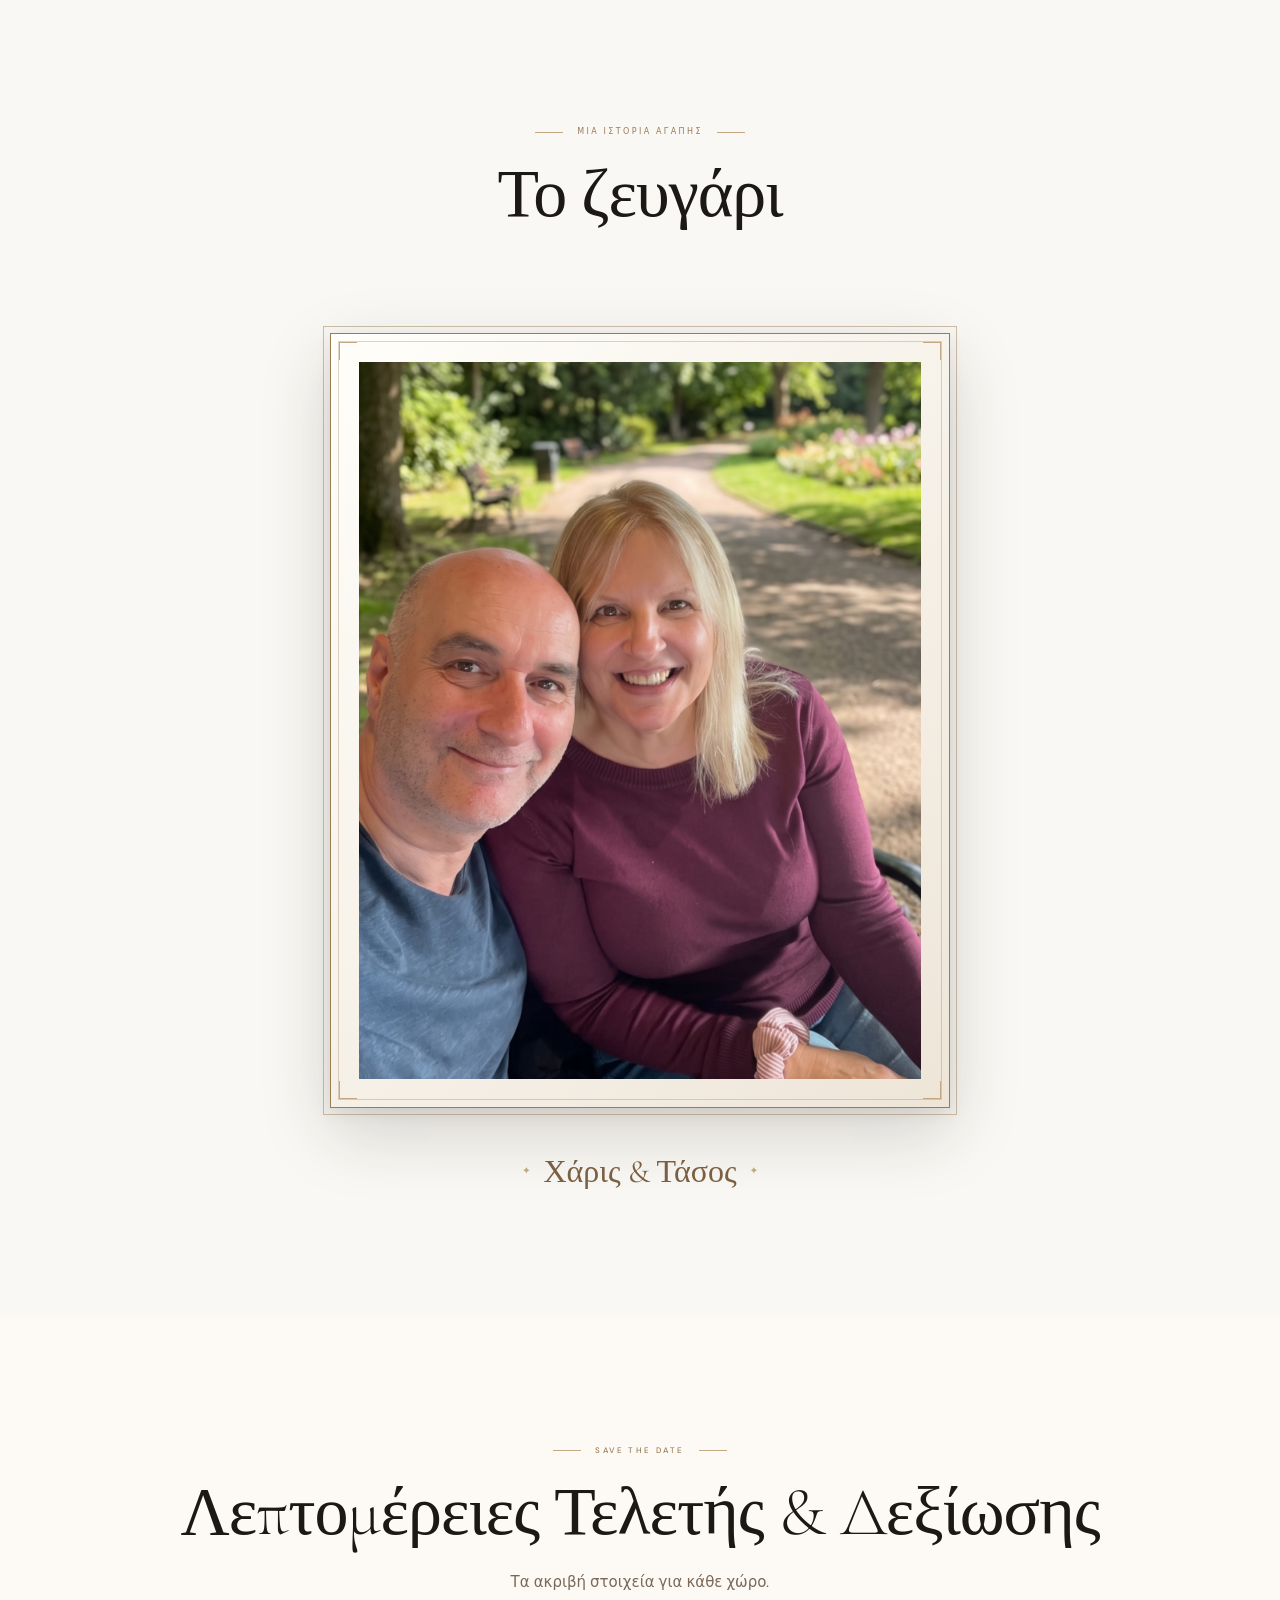
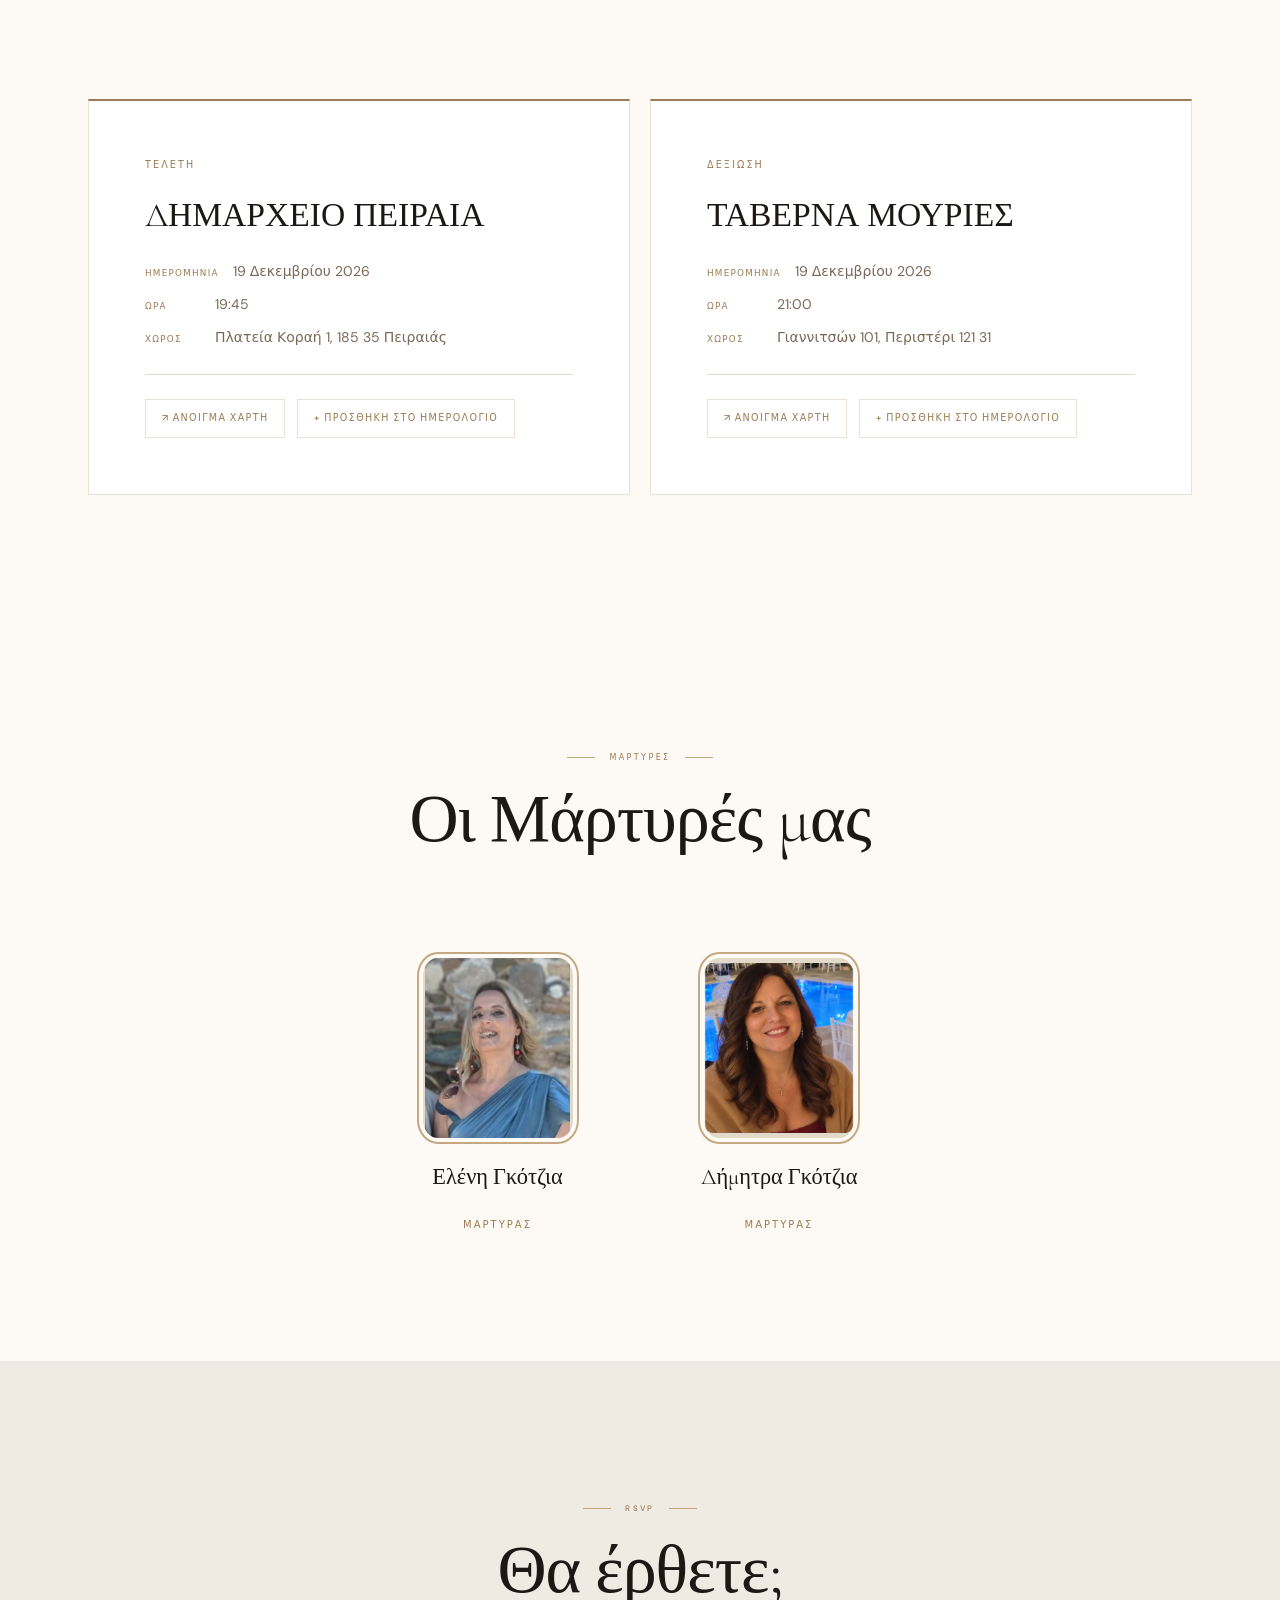
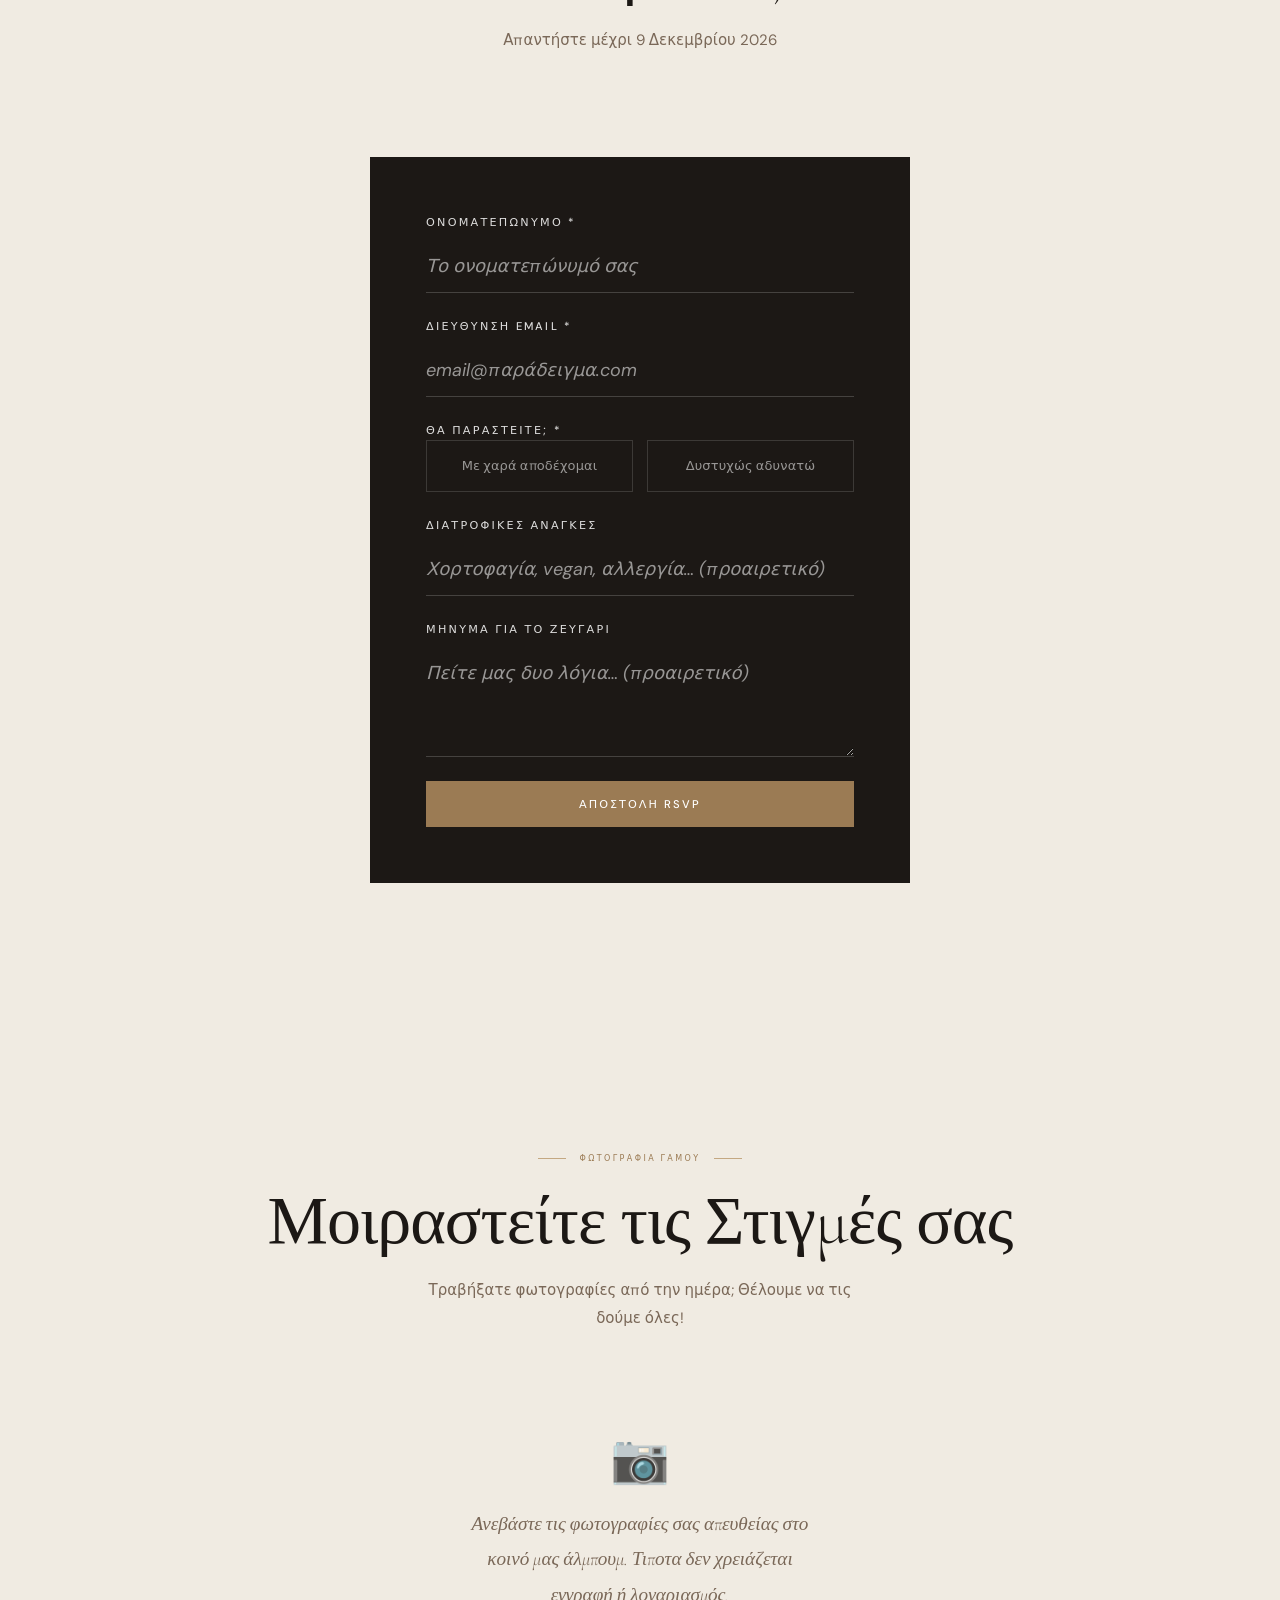
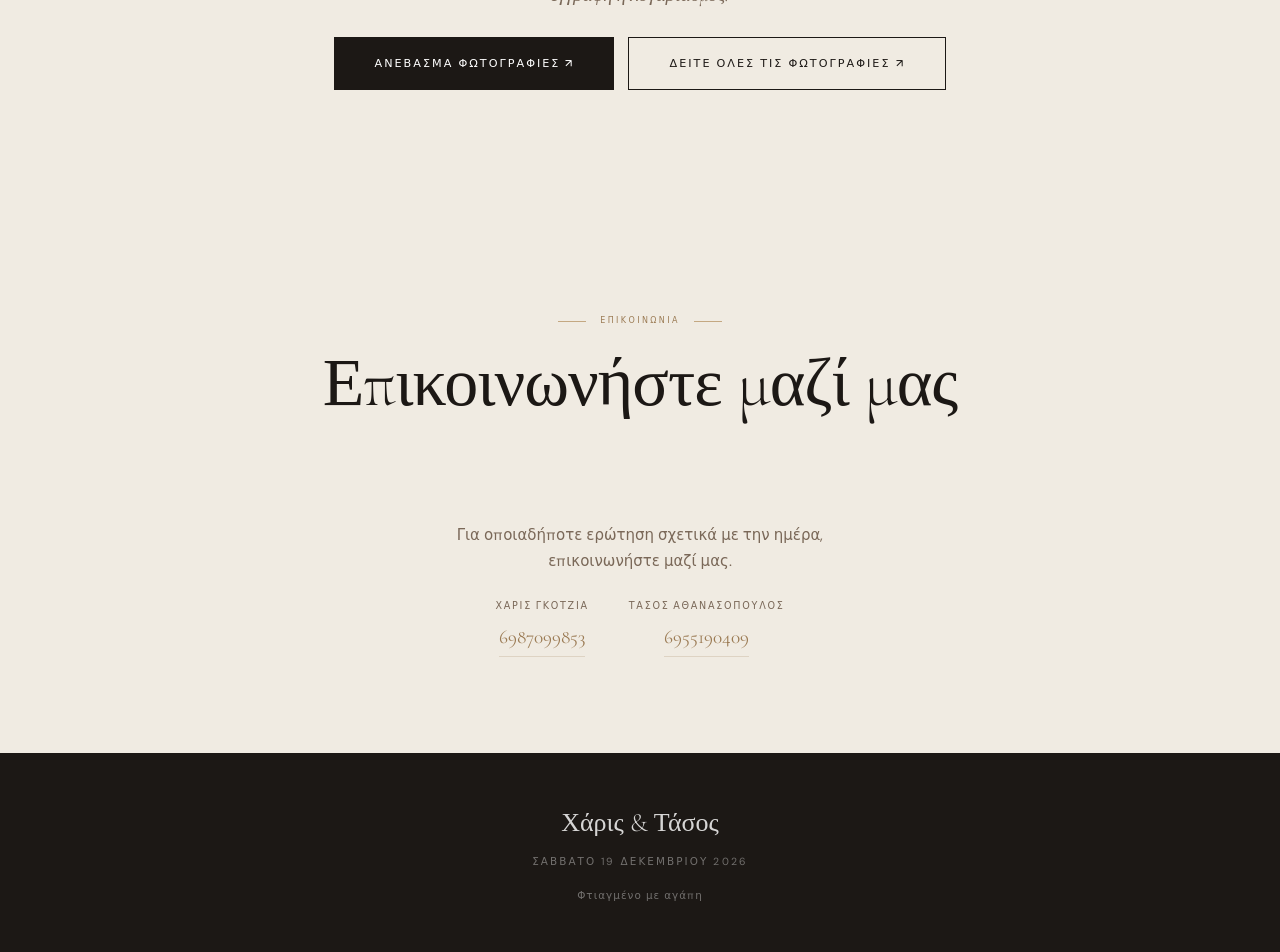
==== commit 23149e81: "made a fancy portrait for the couple picture" ====
--- a/index.html
+++ b/index.html
@@ -164,7 +164,11 @@
                     <h2 id="couple-photo-heading">Το ζευγάρι</h2>
                 </header>
             </div>
-            <img id="couple-photo-img" class="couple-photo-img" src="" alt="" loading="lazy" decoding="async" />
+            <div class="couple-portrait-frame">
+                <img id="couple-photo-img" class="couple-photo-img" src="" alt="" loading="lazy" decoding="async" />
+            </div>
+            <p class="couple-portrait-caption"><span aria-hidden="true">✦</span> Χάρις &amp; Τάσος <span
+                    aria-hidden="true">✦</span></p>
         </section>
 
         <!-- ══════════════════════════════════════════════════════ -->
--- a/styles.css
+++ b/styles.css
@@ -1123,17 +1123,69 @@
 
 /* ── COUPLE PHOTO ─────────────────────────────────────────── */
 .couple-photo-section {
-    padding: clamp(5rem, 10vw, 9rem) 0 0;
+    padding: clamp(5rem, 10vw, 9rem) 0 clamp(5rem, 10vw, 9rem);
     background: var(--bg);
 }
 
+.couple-portrait-frame {
+    position: relative;
+    width: min(76vw, 620px);
+    aspect-ratio: 4 / 5;
+    margin: clamp(2rem, 5vw, 4rem) auto 0;
+    padding: clamp(16px, 2.5vw, 28px);
+    border: 1px solid var(--accent);
+    outline: 1px solid rgba(155, 123, 84, 0.48);
+    outline-offset: 6px;
+    background: linear-gradient(135deg, #fffefa, #eee5d8);
+    box-shadow: 0 24px 65px rgba(35, 31, 26, 0.18), 0 5px 14px rgba(35, 31, 26, 0.08);
+}
+
+.couple-portrait-frame::after {
+    position: absolute;
+    inset: 7px;
+    border: 1px solid rgba(155, 123, 84, 0.32);
+    background:
+        linear-gradient(var(--accent-light), var(--accent-light)) left 0 top 0 / 18px 1px no-repeat,
+        linear-gradient(var(--accent-light), var(--accent-light)) left 0 top 0 / 1px 18px no-repeat,
+        linear-gradient(var(--accent-light), var(--accent-light)) right 0 top 0 / 18px 1px no-repeat,
+        linear-gradient(var(--accent-light), var(--accent-light)) right 0 top 0 / 1px 18px no-repeat,
+        linear-gradient(var(--accent-light), var(--accent-light)) left 0 bottom 0 / 18px 1px no-repeat,
+        linear-gradient(var(--accent-light), var(--accent-light)) left 0 bottom 0 / 1px 18px no-repeat,
+        linear-gradient(var(--accent-light), var(--accent-light)) right 0 bottom 0 / 18px 1px no-repeat,
+        linear-gradient(var(--accent-light), var(--accent-light)) right 0 bottom 0 / 1px 18px no-repeat;
+    content: "";
+    pointer-events: none;
+}
+
 .couple-photo-img {
-    width: 60%;
-    max-height: 80vh;
+    width: 100%;
+    height: 100%;
     object-fit: cover;
     object-position: center;
-    display: block;
-    margin: clamp(2rem, 5vw, 4rem) auto 0;
+}
+
+.couple-portrait-caption {
+    display: flex;
+    align-items: center;
+    justify-content: center;
+    gap: 0.8rem;
+    margin: clamp(2rem, 4vw, 3rem) auto 0;
+    color: var(--accent-dk);
+    font-family: var(--serif);
+    font-size: clamp(1.5rem, 3vw, 2rem);
+    line-height: 1;
+}
+
+.couple-portrait-caption span {
+    color: var(--accent-light);
+    font-family: var(--sans);
+    font-size: 0.65rem;
+}
+
+@media (max-width: 600px) {
+    .couple-portrait-frame {
+        width: min(86vw, 440px);
+    }
 }
 
 /* ── WITNESSES ────────────────────────────────────────────── */
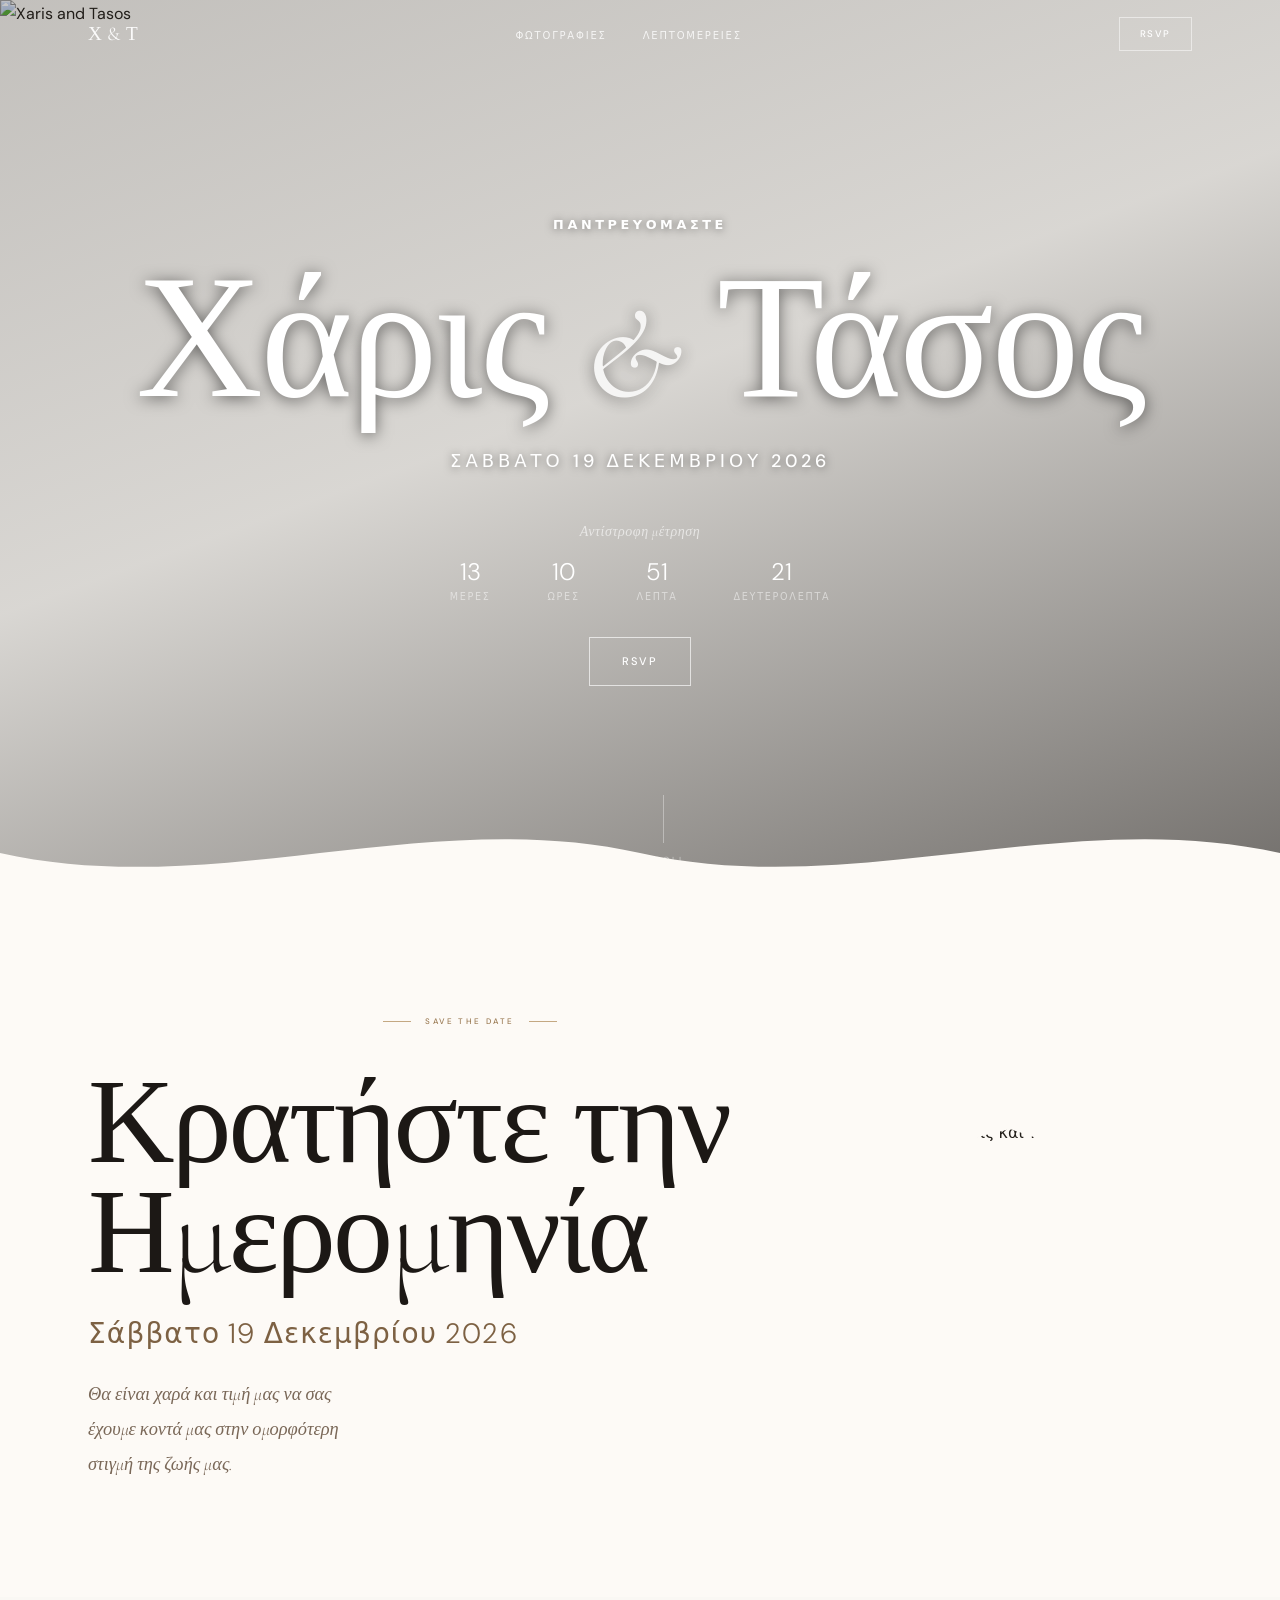
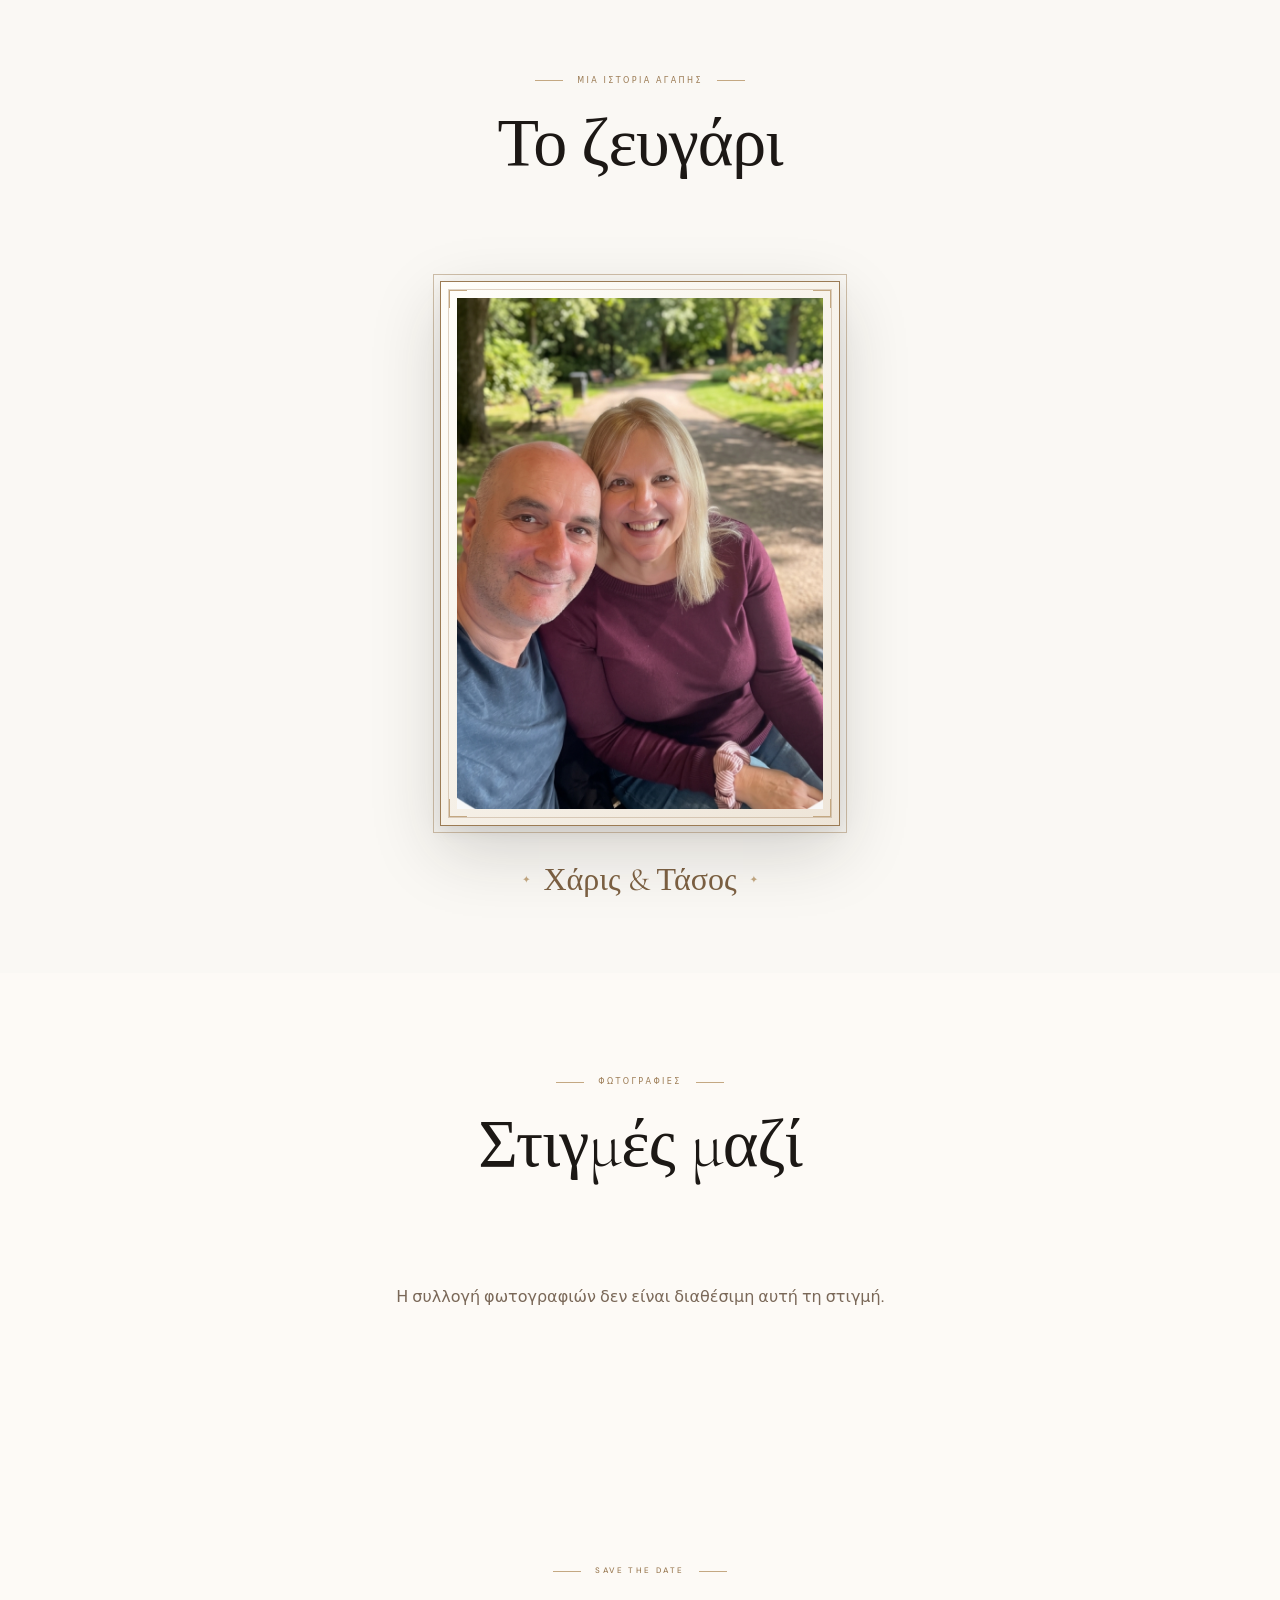
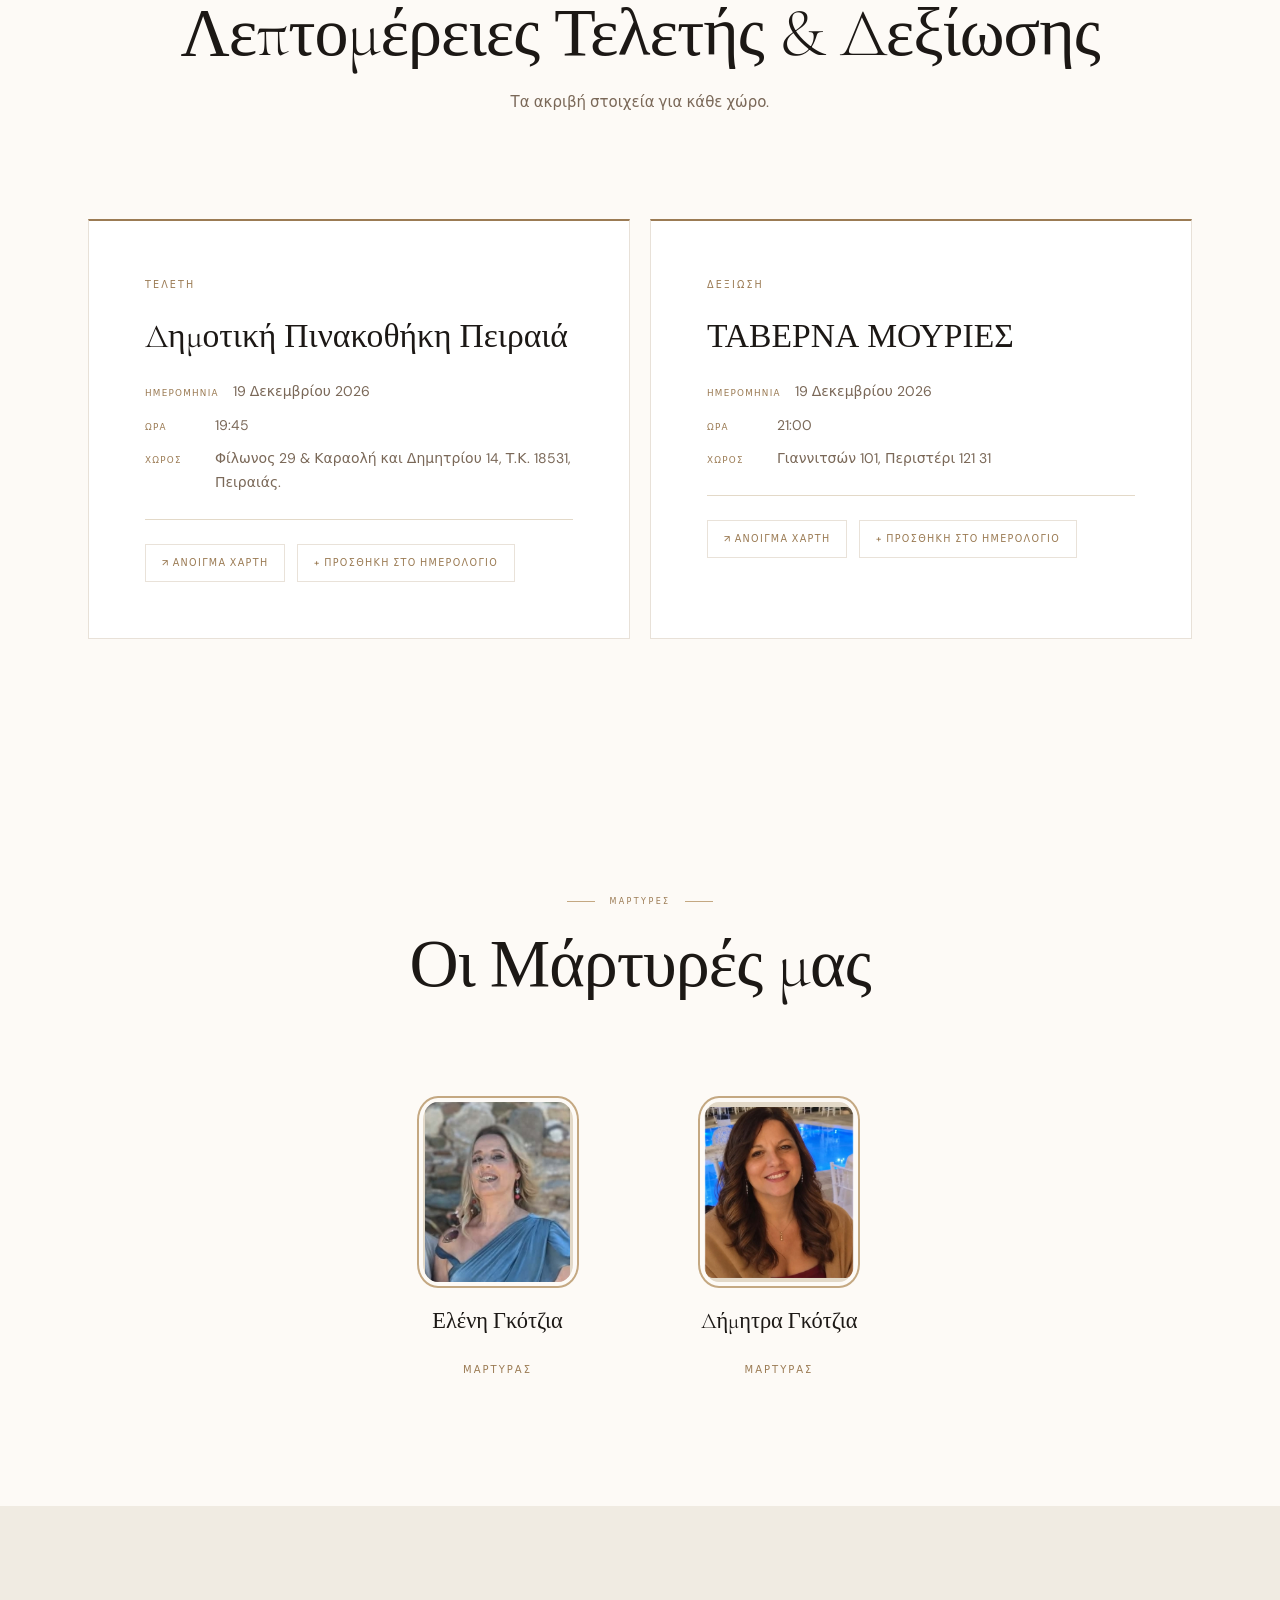
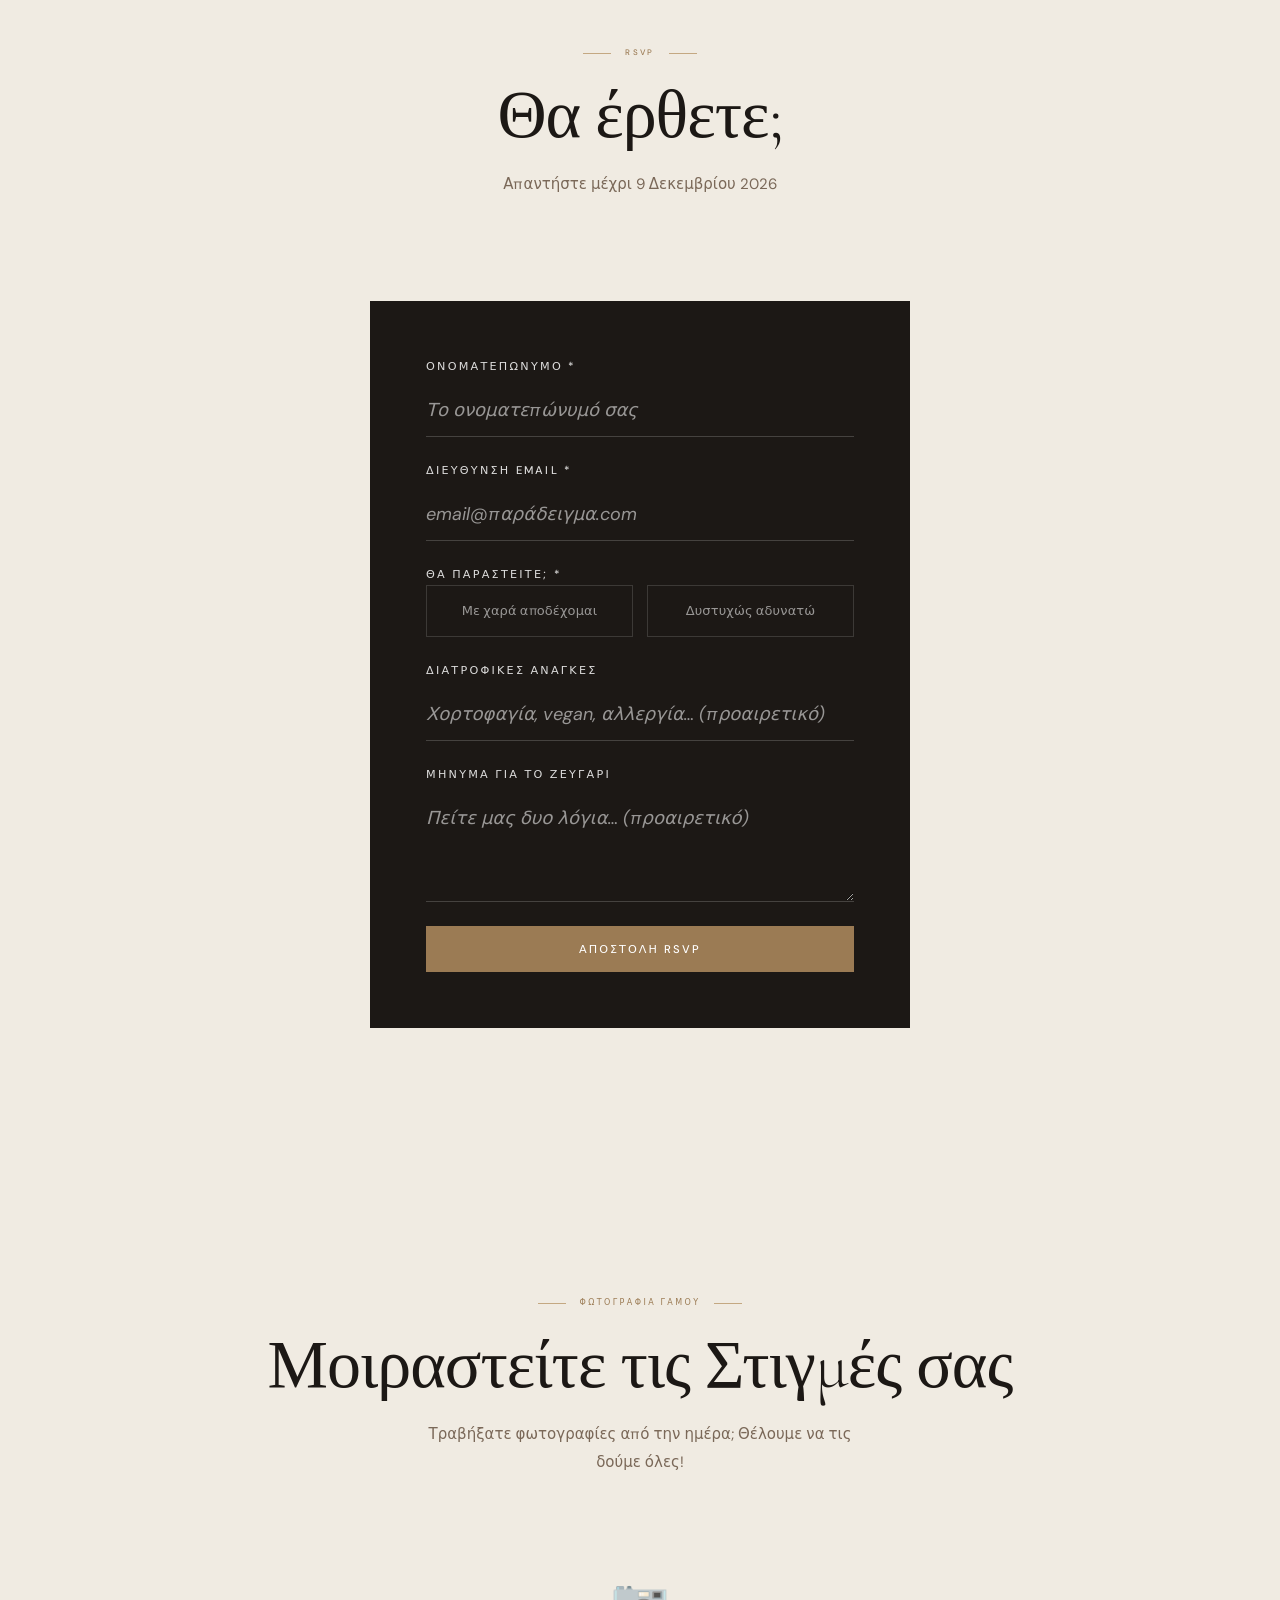
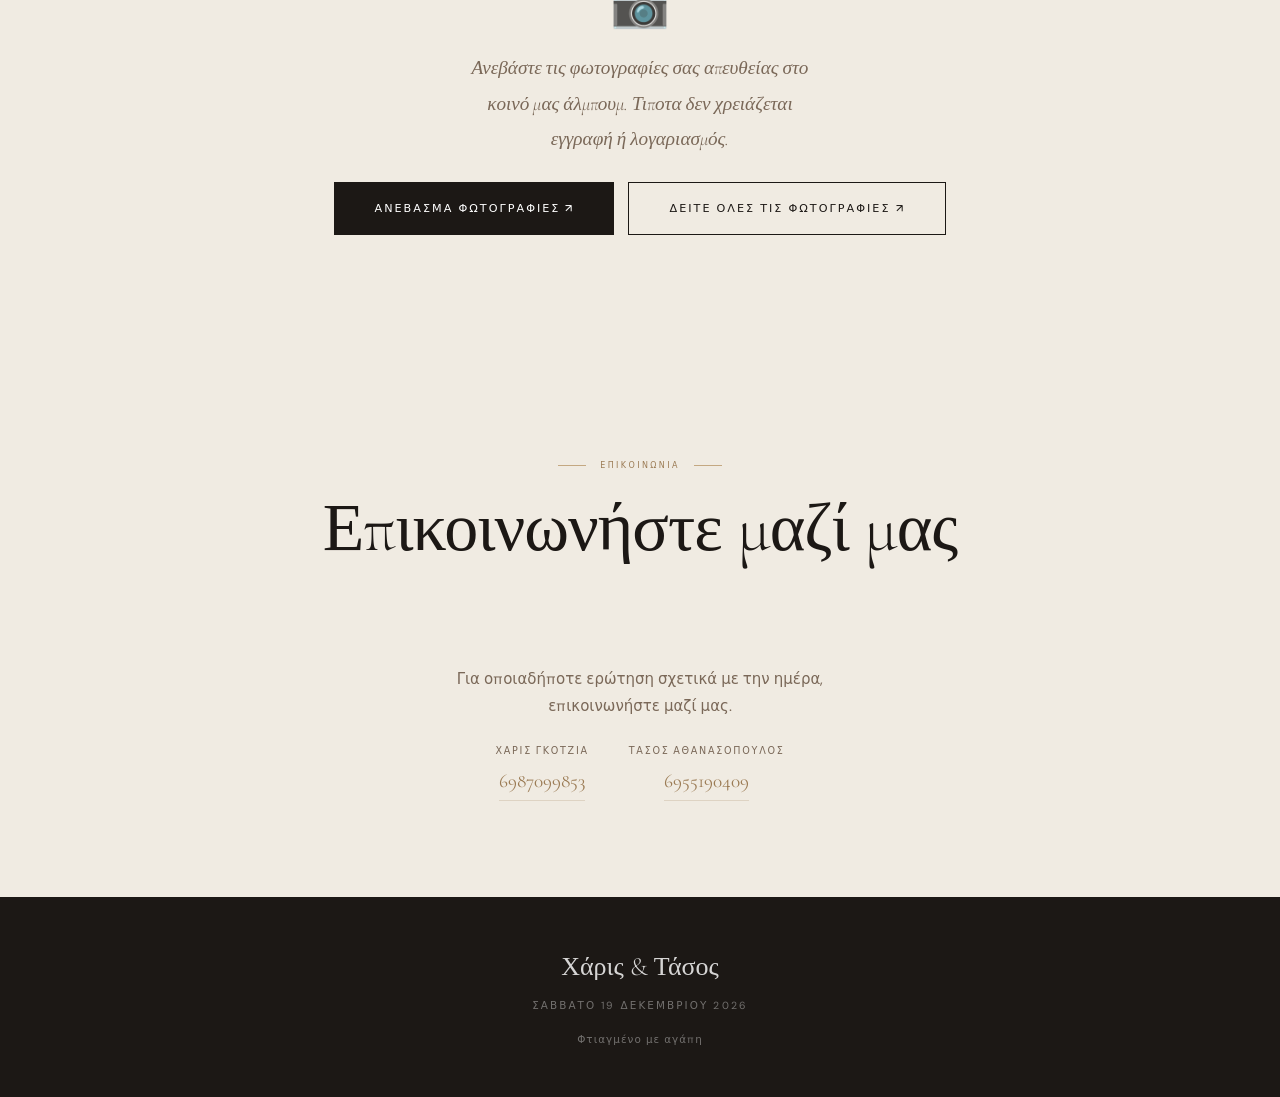
==== commit db3df3e8: "Create gallery" ====
--- a/index.html
+++ b/index.html
@@ -169,6 +169,17 @@
             </div>
             <p class="couple-portrait-caption"><span aria-hidden="true">✦</span> Χάρις &amp; Τάσος <span
                     aria-hidden="true">✦</span></p>
+        </section>
+
+        <section id="gallery" class="gallery-section" aria-labelledby="gallery-heading">
+            <div class="container">
+                <header class="section-header">
+                    <span class="section-tag" data-i18n="gallery.tag"></span>
+                    <h2 id="gallery-heading" data-i18n="gallery.heading"></h2>
+                </header>
+                <p id="gallery-status" class="gallery-status" role="status" aria-live="polite">Φόρτωση φωτογραφιών…</p>
+                <div id="gallery-grid" class="gallery-grid" aria-label="Φωτογραφίες γάμου"></div>
+            </div>
         </section>
 
         <!-- ══════════════════════════════════════════════════════ -->
--- a/styles.css
+++ b/styles.css
@@ -476,7 +476,7 @@
 
 .hero-date {
     font-family: var(--sans);
-    font-size: clamp(0.875rem, 2.2vw, 1.125rem);
+    font-size: clamp(1rem, 2.2vw, 1.125rem);
     font-weight: 500;
     letter-spacing: 0.22em;
     text-transform: uppercase;
@@ -918,12 +918,35 @@
     color: var(--accent);
 }
 
-/* Single gallery photo */
-.gallery-single-img {
+.gallery-grid {
+    display: grid;
+    grid-template-columns: repeat(auto-fill, minmax(min(100%, 240px), 1fr));
+    gap: clamp(0.75rem, 2vw, 1.5rem);
+}
+
+.gallery-item {
+    aspect-ratio: 4 / 3;
+    overflow: hidden;
+    border: 1px solid var(--border);
+    background: var(--surface-2);
+    box-shadow: 0 8px 24px rgba(35, 31, 26, 0.08);
+}
+
+.gallery-item img {
     width: 100%;
-    max-height: 70vh;
+    height: 100%;
     object-fit: cover;
-    display: block;
+    transition: transform 0.45s var(--ease);
+}
+
+.gallery-item:hover img {
+    transform: scale(1.035);
+}
+
+.gallery-status {
+    margin-bottom: 1.5rem;
+    color: var(--text-muted);
+    text-align: center;
 }
 
 /* ── RSVP ─────────────────────────────────────────────────── */
@@ -1123,16 +1146,15 @@
 
 /* ── COUPLE PHOTO ─────────────────────────────────────────── */
 .couple-photo-section {
-    padding: clamp(5rem, 10vw, 9rem) 0 clamp(5rem, 10vw, 9rem);
+    padding: clamp(3rem, 6vw, 5rem) 0;
     background: var(--bg);
 }
 
 .couple-portrait-frame {
     position: relative;
-    width: min(76vw, 620px);
-    aspect-ratio: 4 / 5;
-    margin: clamp(2rem, 5vw, 4rem) auto 0;
-    padding: clamp(16px, 2.5vw, 28px);
+    width: min(40vw, 400px);
+    margin: clamp(1.5rem, 3vw, 2.5rem) auto 0;
+    padding: clamp(10px, 1.4vw, 16px);
     border: 1px solid var(--accent);
     outline: 1px solid rgba(155, 123, 84, 0.48);
     outline-offset: 6px;
@@ -1159,9 +1181,10 @@
 
 .couple-photo-img {
     width: 100%;
-    height: 100%;
-    object-fit: cover;
+    height: auto;
+    object-fit: contain;
     object-position: center;
+    display: block;
 }
 
 .couple-portrait-caption {
@@ -1169,7 +1192,7 @@
     align-items: center;
     justify-content: center;
     gap: 0.8rem;
-    margin: clamp(2rem, 4vw, 3rem) auto 0;
+    margin: clamp(1.5rem, 3vw, 2.5rem) auto 0;
     color: var(--accent-dk);
     font-family: var(--serif);
     font-size: clamp(1.5rem, 3vw, 2rem);
@@ -1184,7 +1207,7 @@
 
 @media (max-width: 600px) {
     .couple-portrait-frame {
-        width: min(86vw, 440px);
+        width: min(86vw, 360px);
     }
 }
 
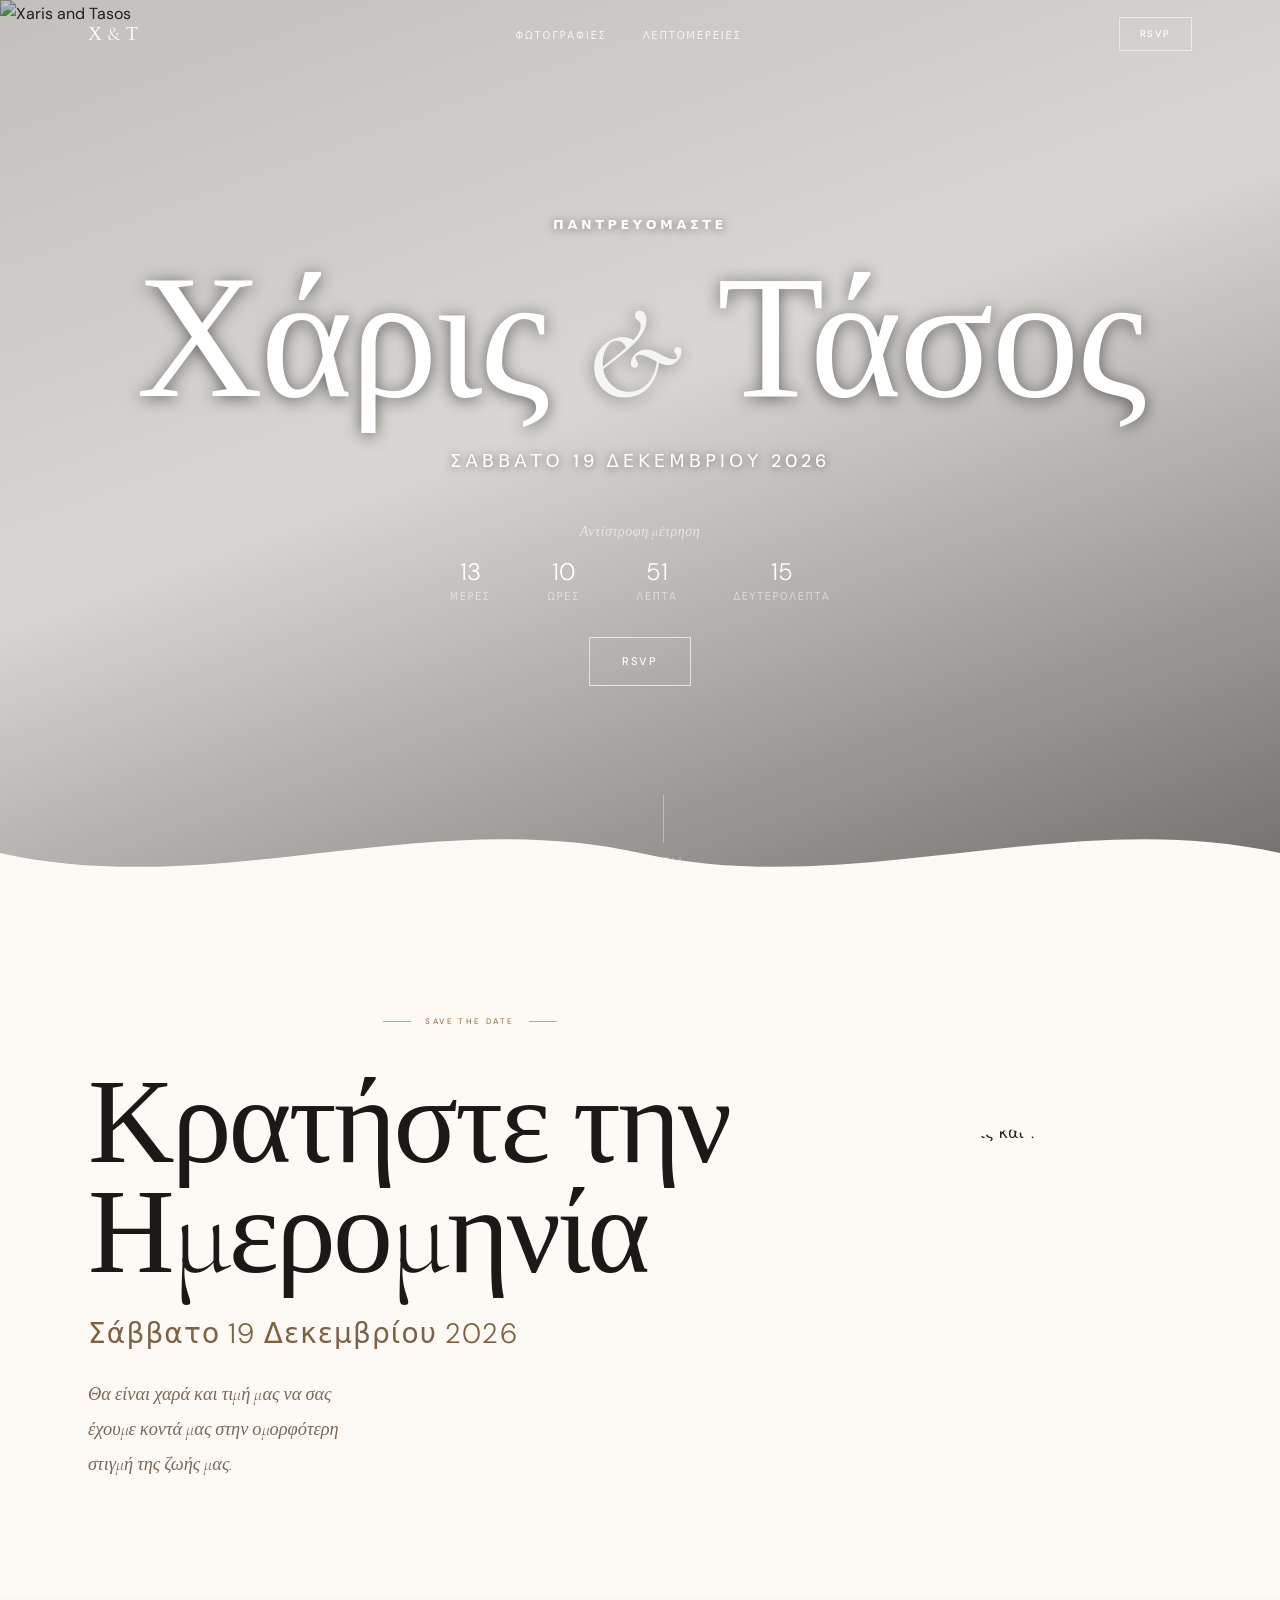
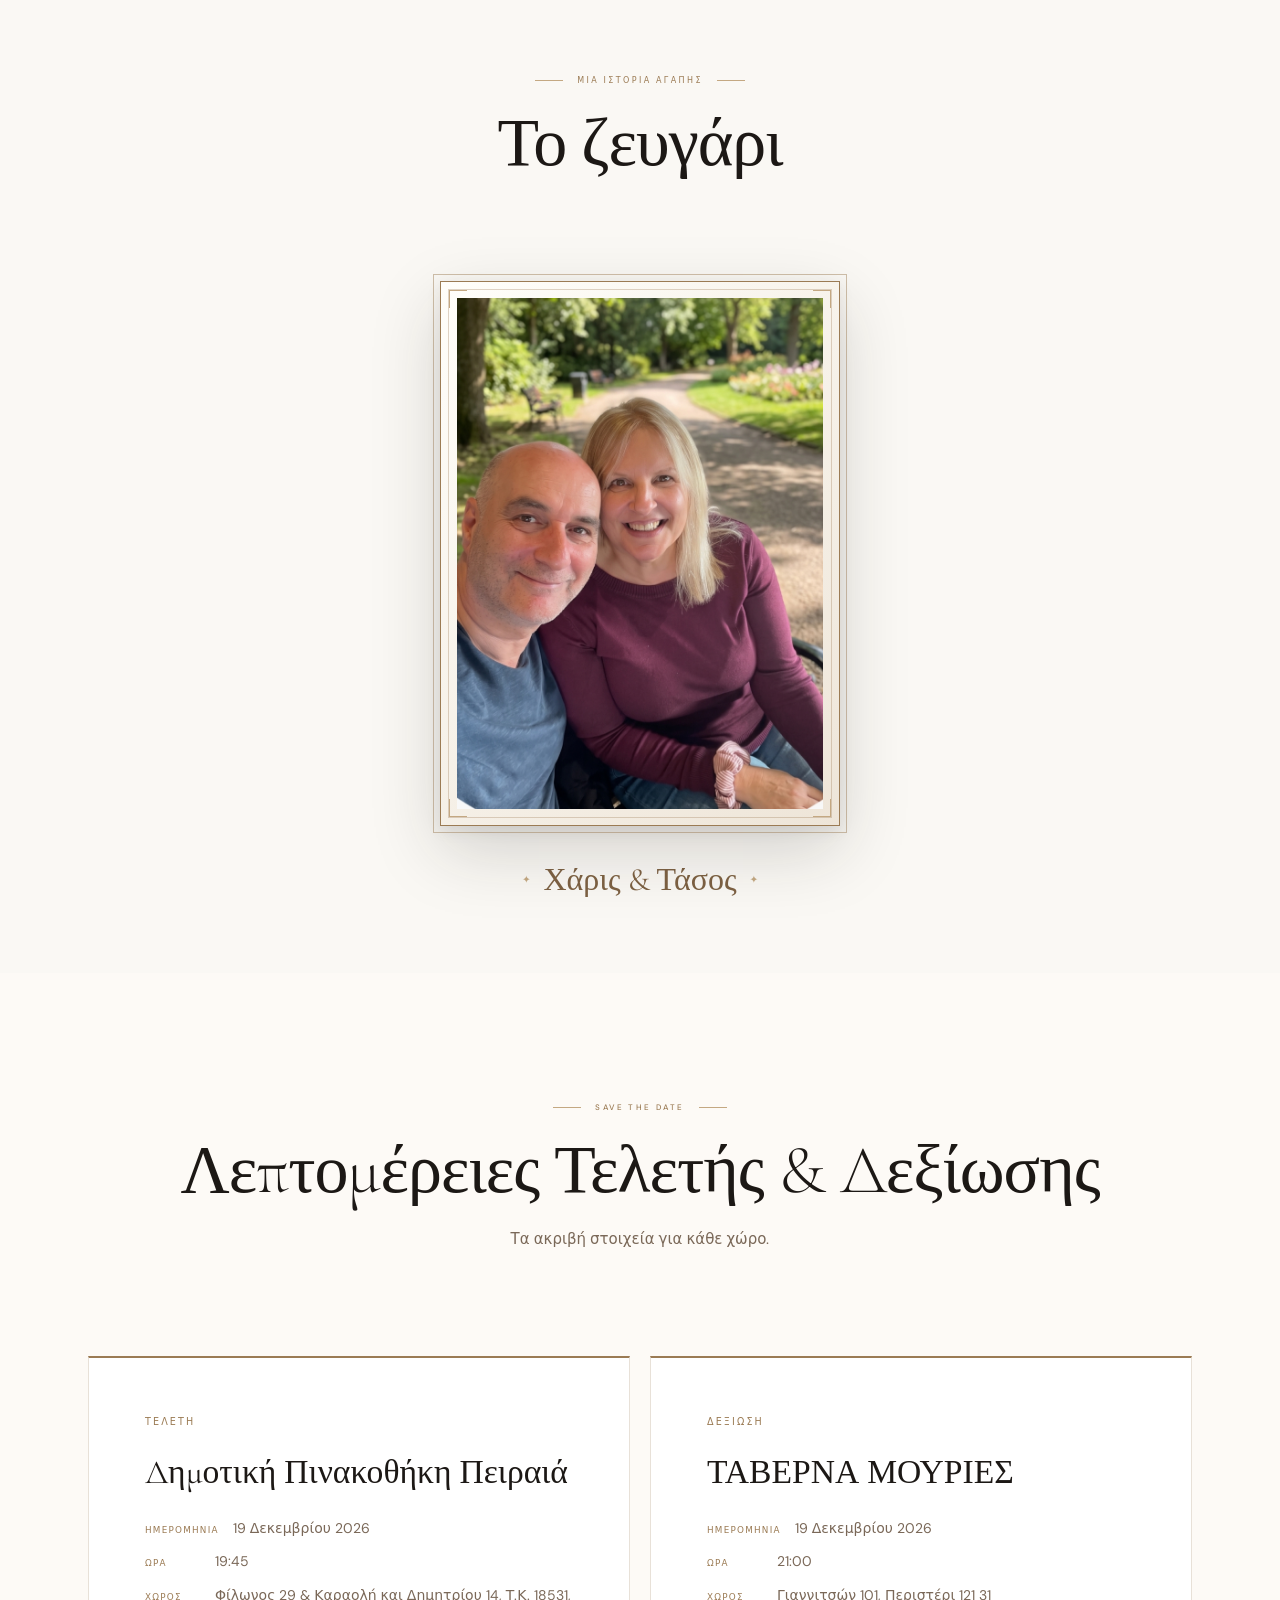
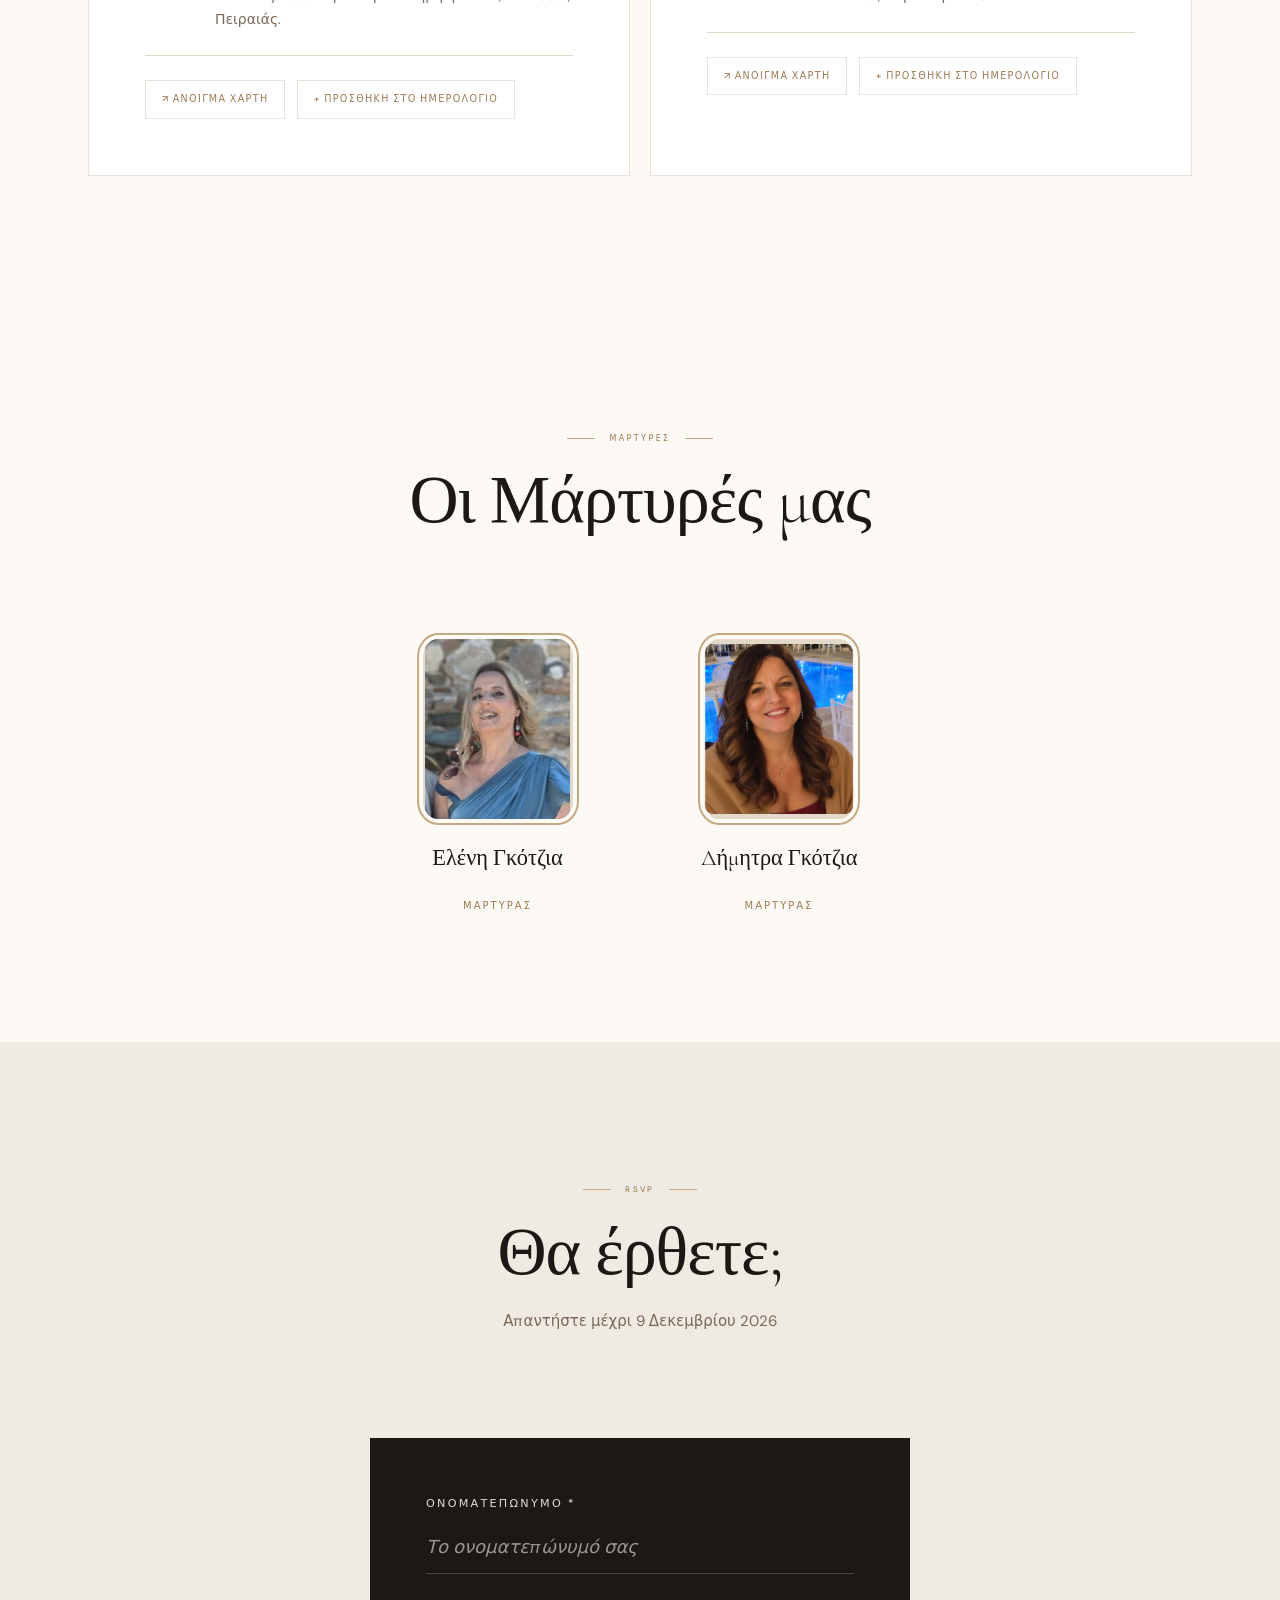
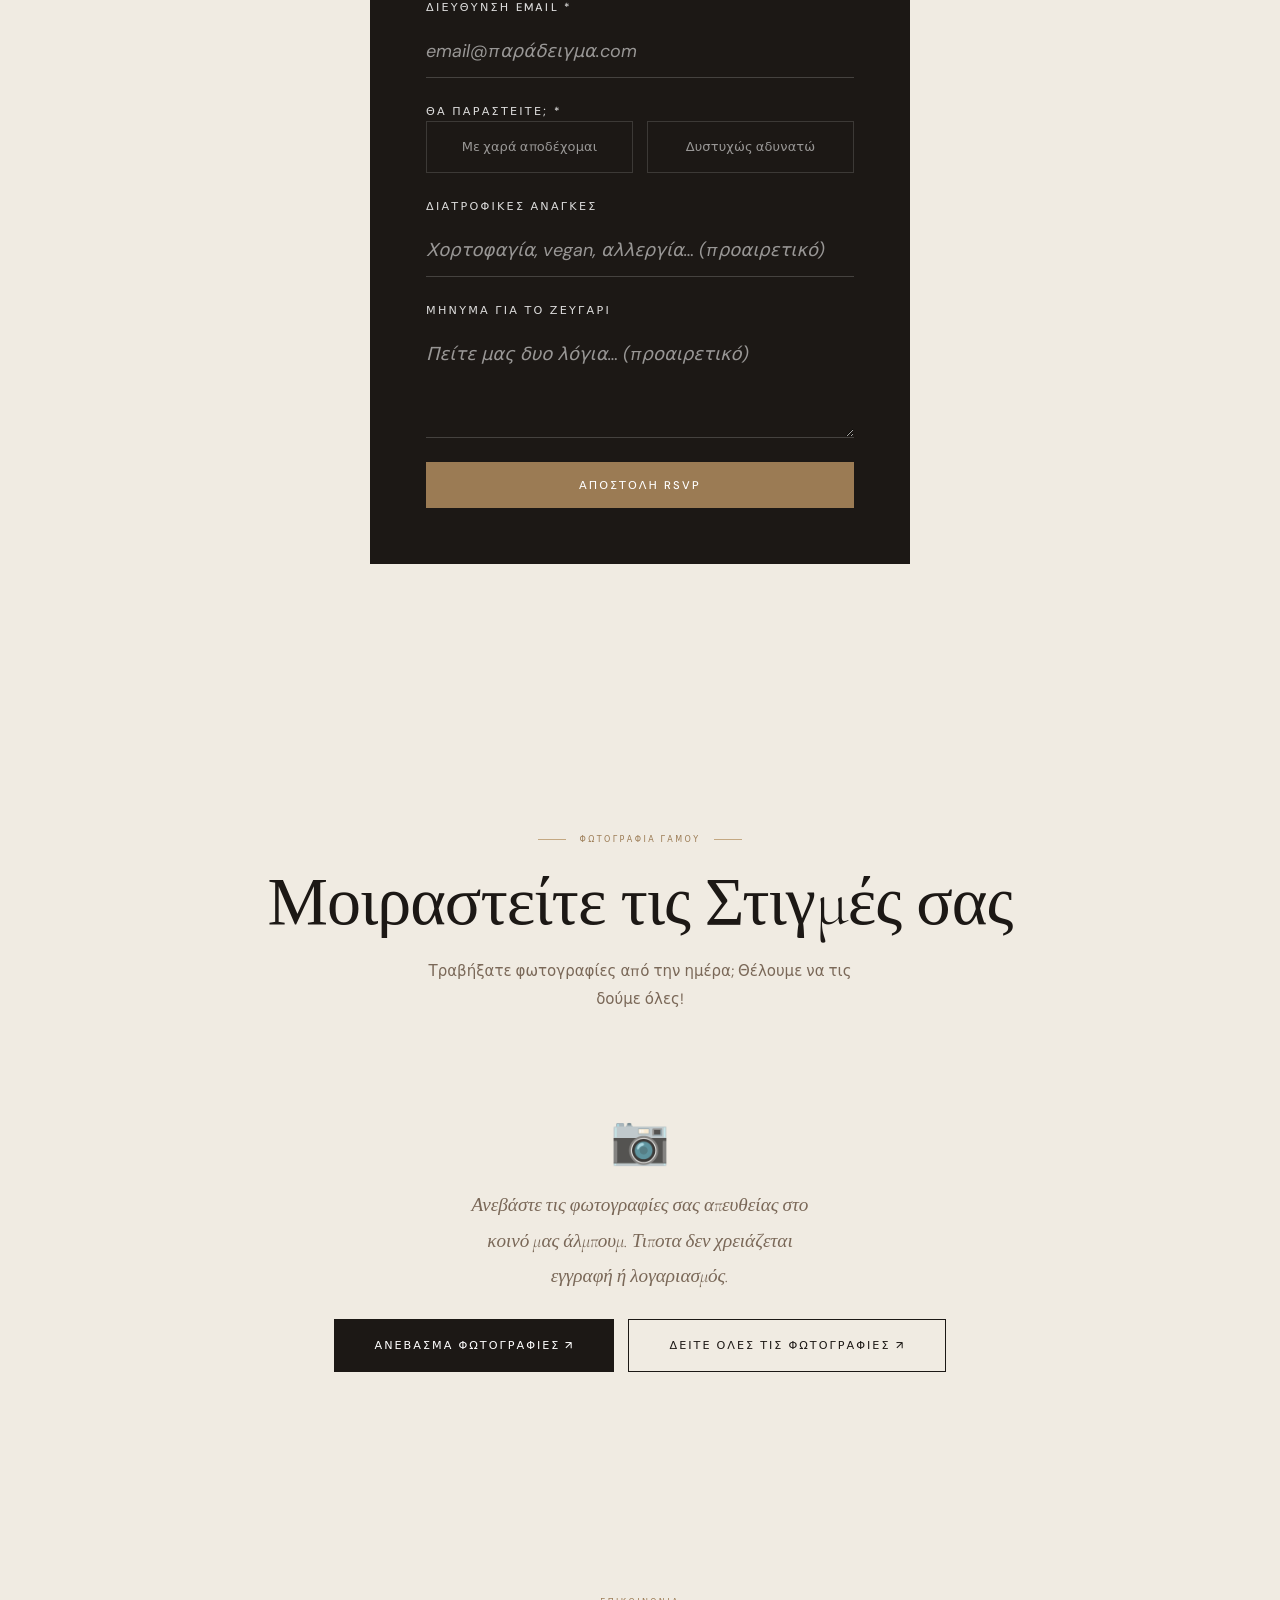
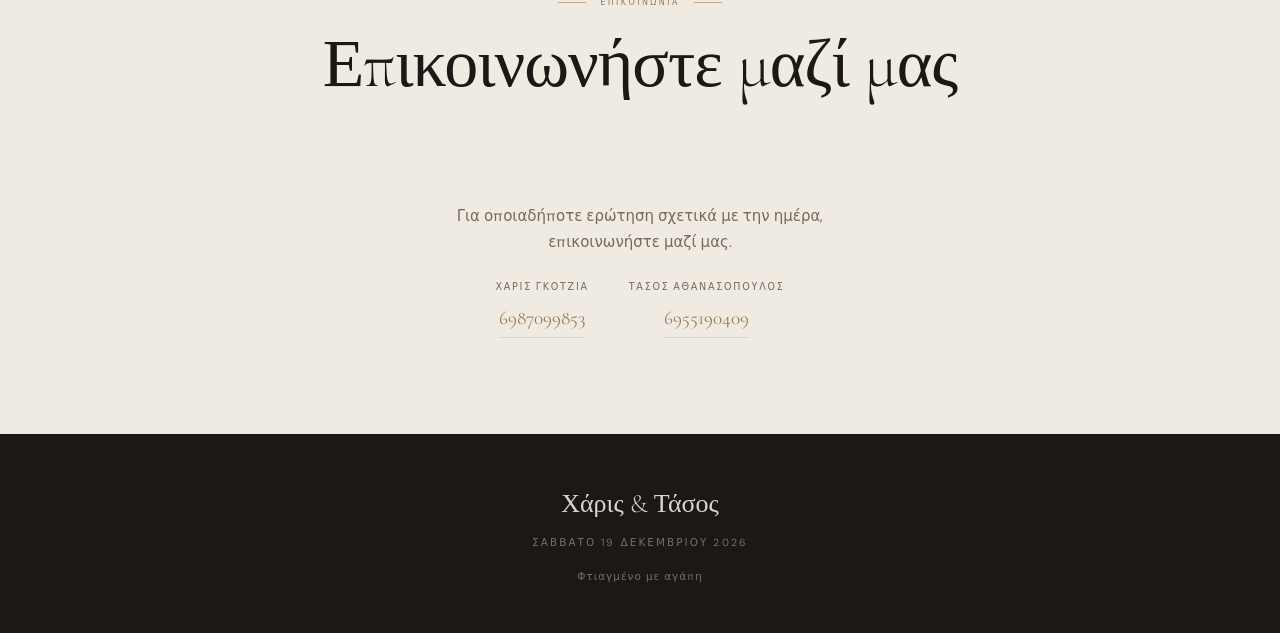
==== commit fad379d8: "change ribbon redirection" ====
--- a/index.html
+++ b/index.html
@@ -54,7 +54,7 @@
 
             <ul class="nav-links" role="list">
 
-                <li><a href="#gallery" data-i18n="nav.gallery"></a></li>
+                <li><a href="#photos" data-i18n="nav.gallery"></a></li>
                 <li><a href="#venues" data-i18n="nav.details"></a></li>
             </ul>
 
@@ -72,7 +72,7 @@
 
     <!-- Mobile fullscreen navigation overlay -->
     <div id="mobile-nav" class="nav-overlay" role="dialog" aria-modal="true" aria-label="Navigation menu">
-        <a href="#gallery" data-i18n="nav.gallery"></a>
+        <a href="#photos" data-i18n="nav.gallery"></a>
         <a href="#venues" data-i18n="nav.details"></a>
         <a href="#rsvp" data-i18n="nav.rsvp"></a>
     </div>
@@ -169,17 +169,6 @@
             </div>
             <p class="couple-portrait-caption"><span aria-hidden="true">✦</span> Χάρις &amp; Τάσος <span
                     aria-hidden="true">✦</span></p>
-        </section>
-
-        <section id="gallery" class="gallery-section" aria-labelledby="gallery-heading">
-            <div class="container">
-                <header class="section-header">
-                    <span class="section-tag" data-i18n="gallery.tag"></span>
-                    <h2 id="gallery-heading" data-i18n="gallery.heading"></h2>
-                </header>
-                <p id="gallery-status" class="gallery-status" role="status" aria-live="polite">Φόρτωση φωτογραφιών…</p>
-                <div id="gallery-grid" class="gallery-grid" aria-label="Φωτογραφίες γάμου"></div>
-            </div>
         </section>
 
         <!-- ══════════════════════════════════════════════════════ -->
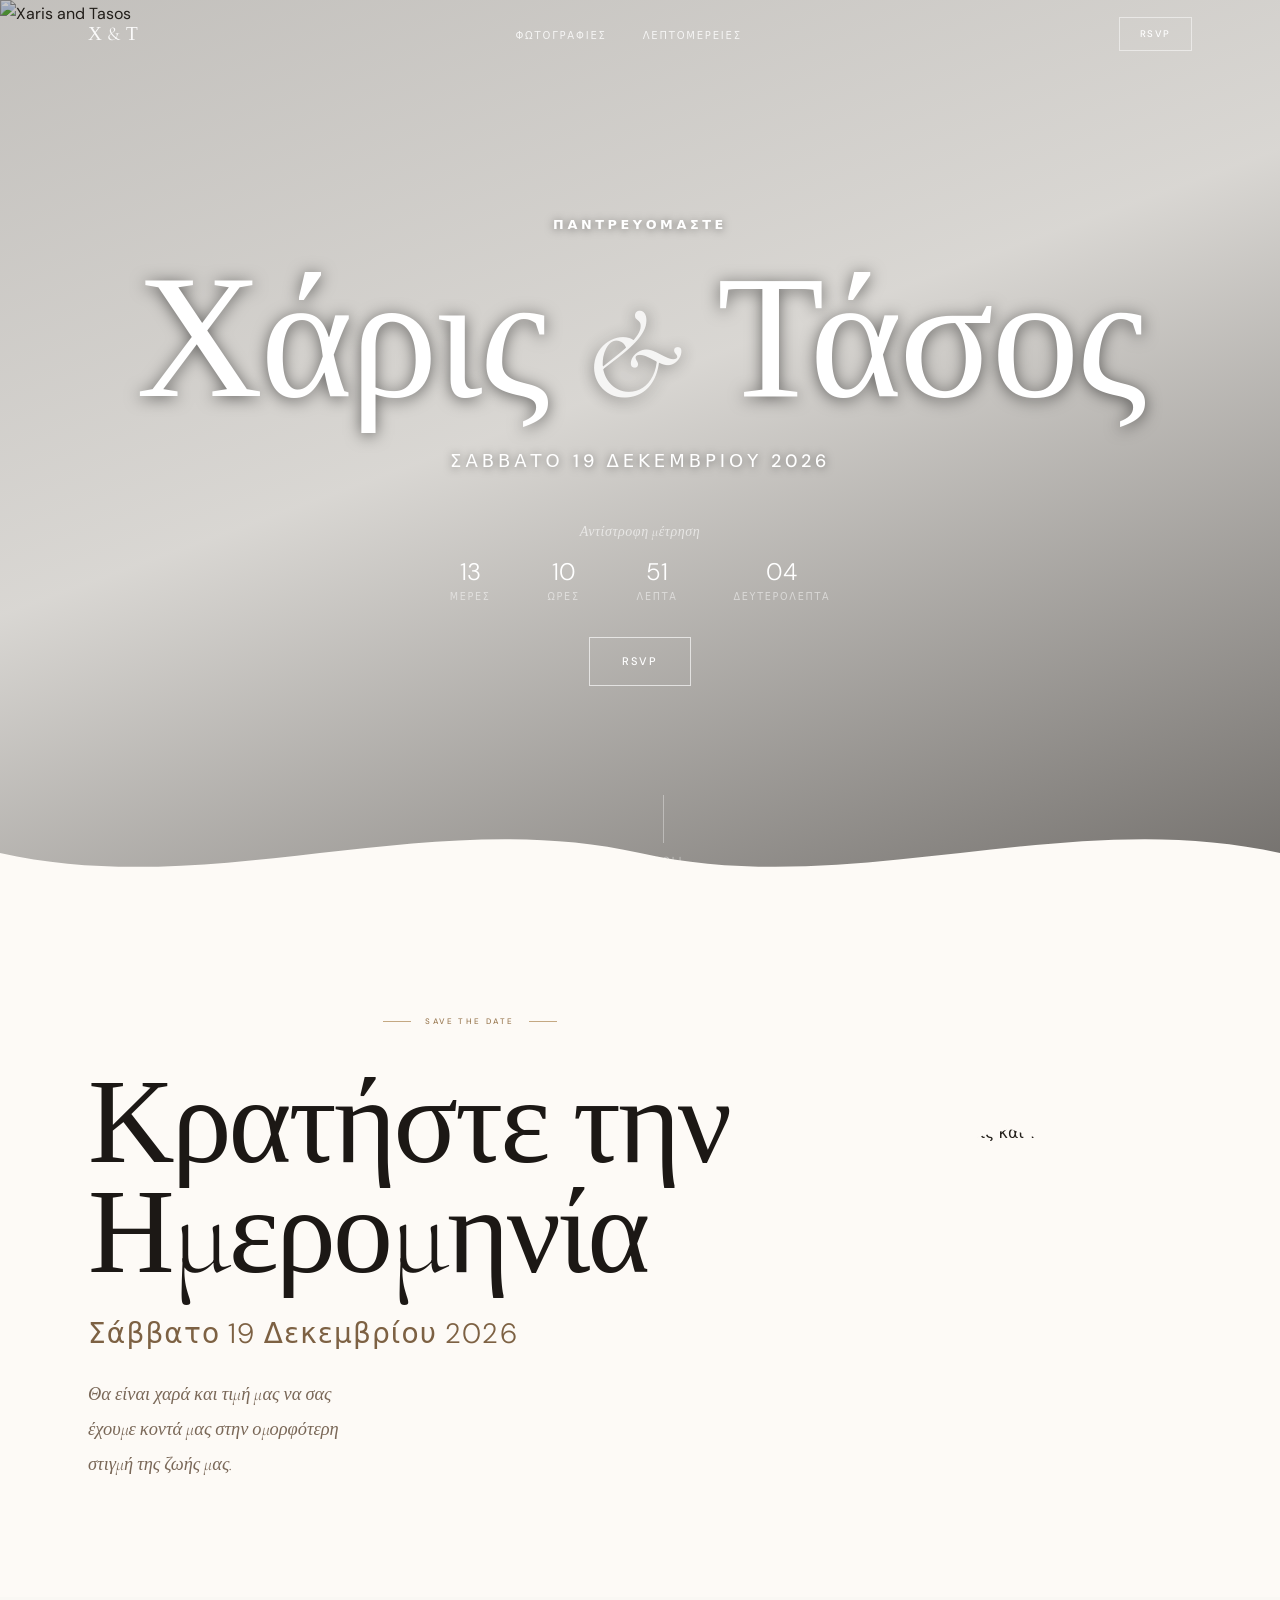
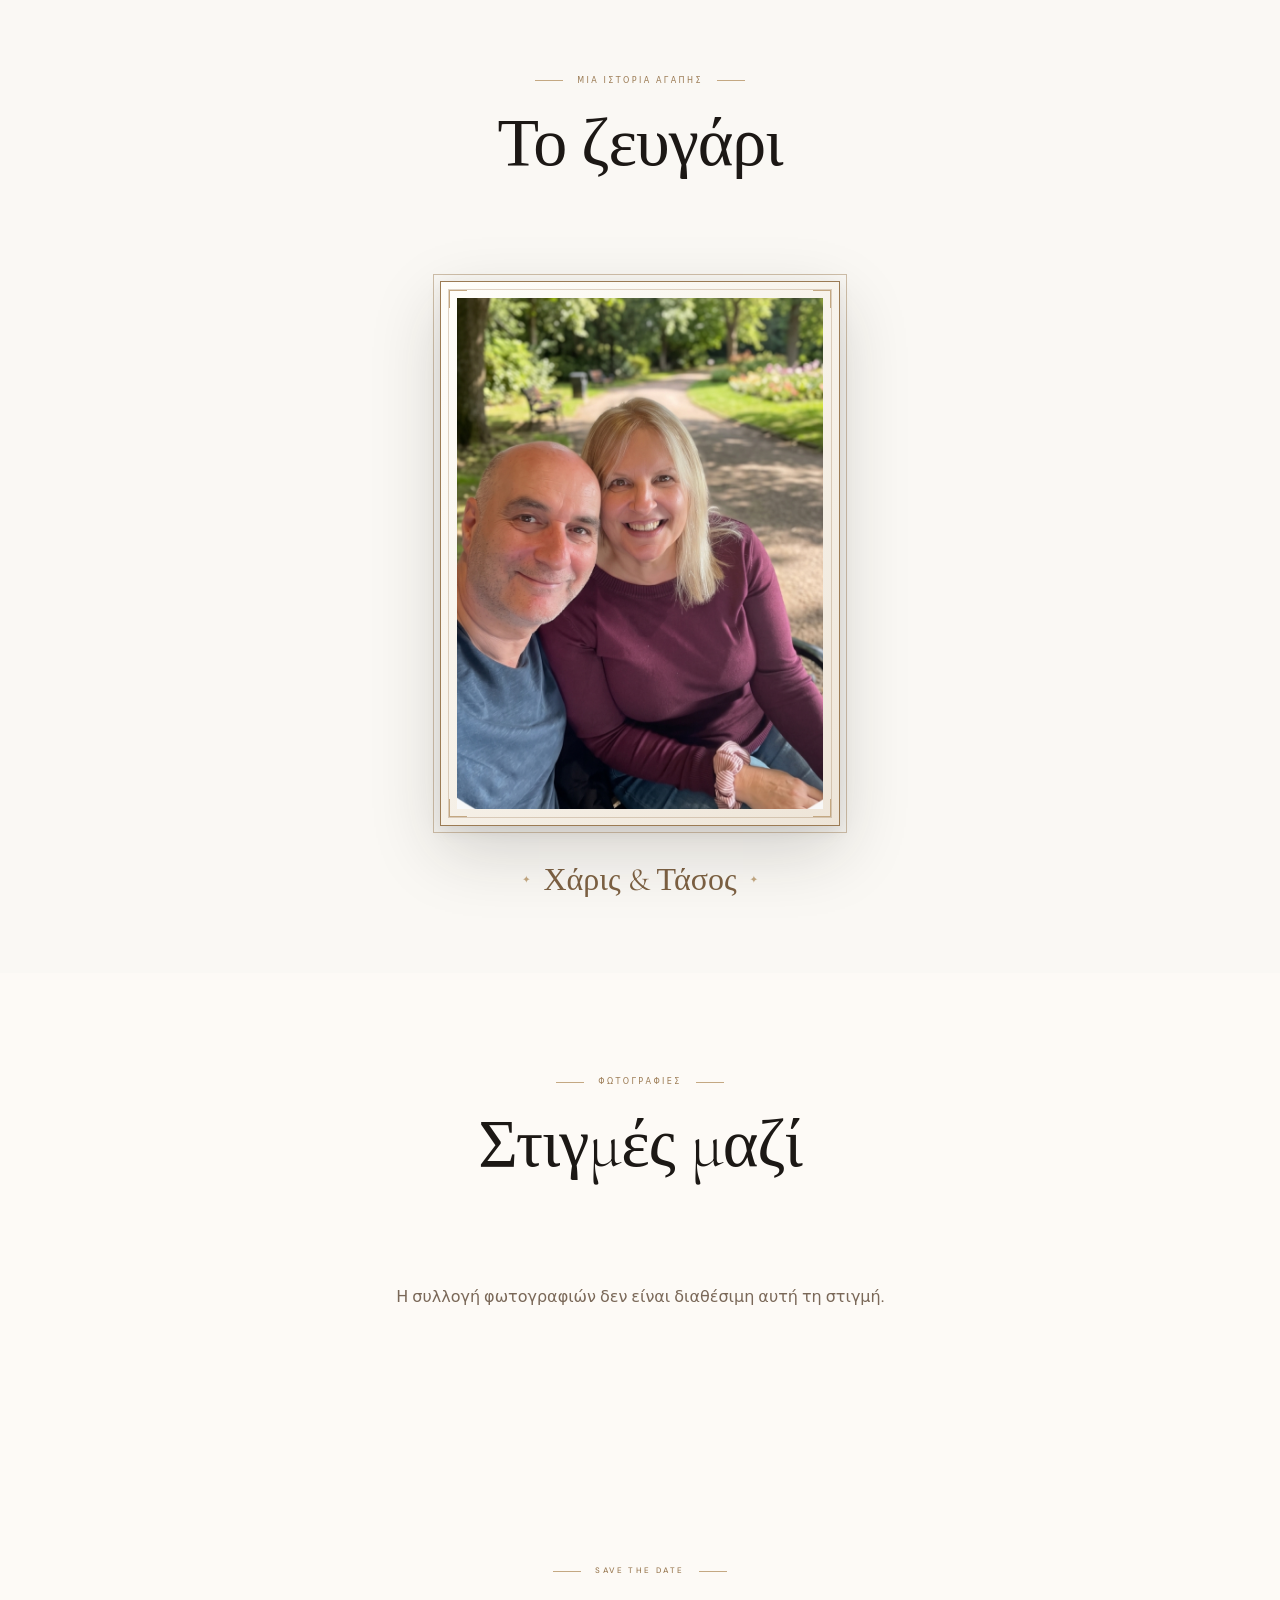
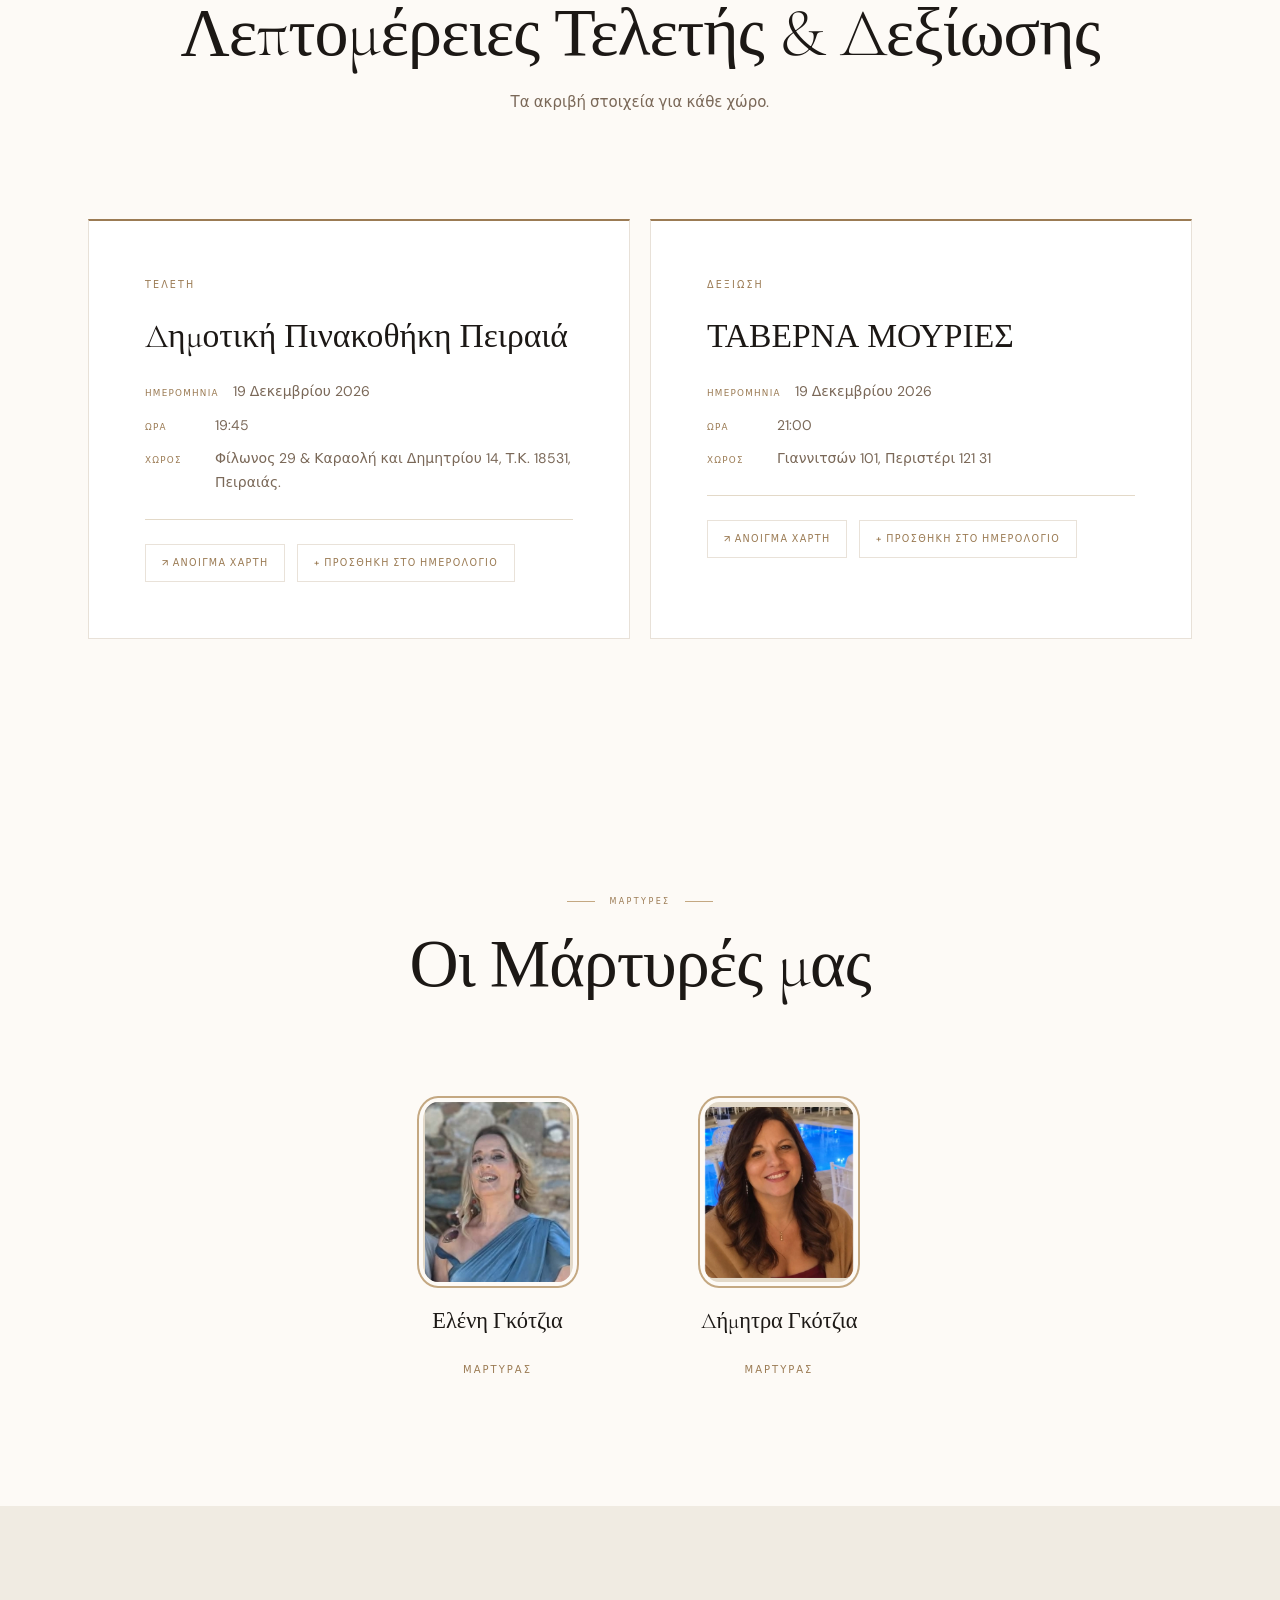
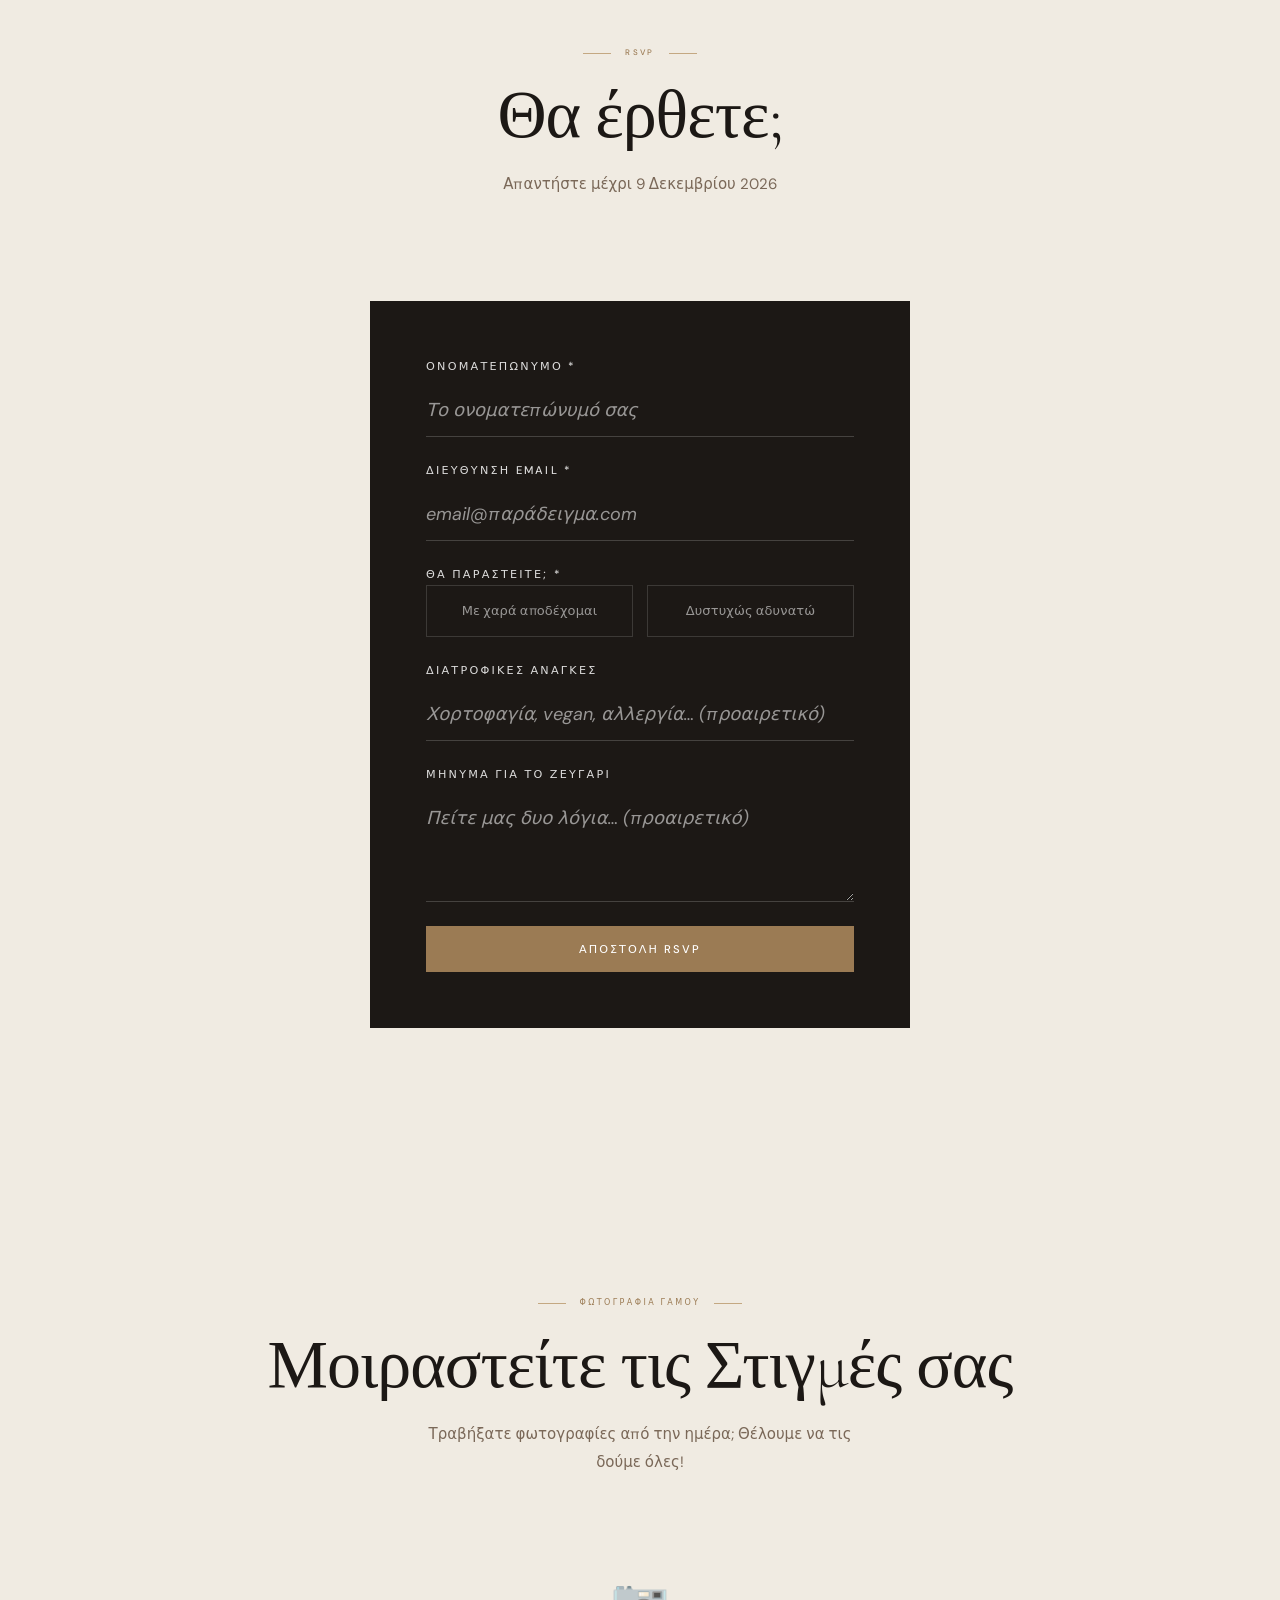
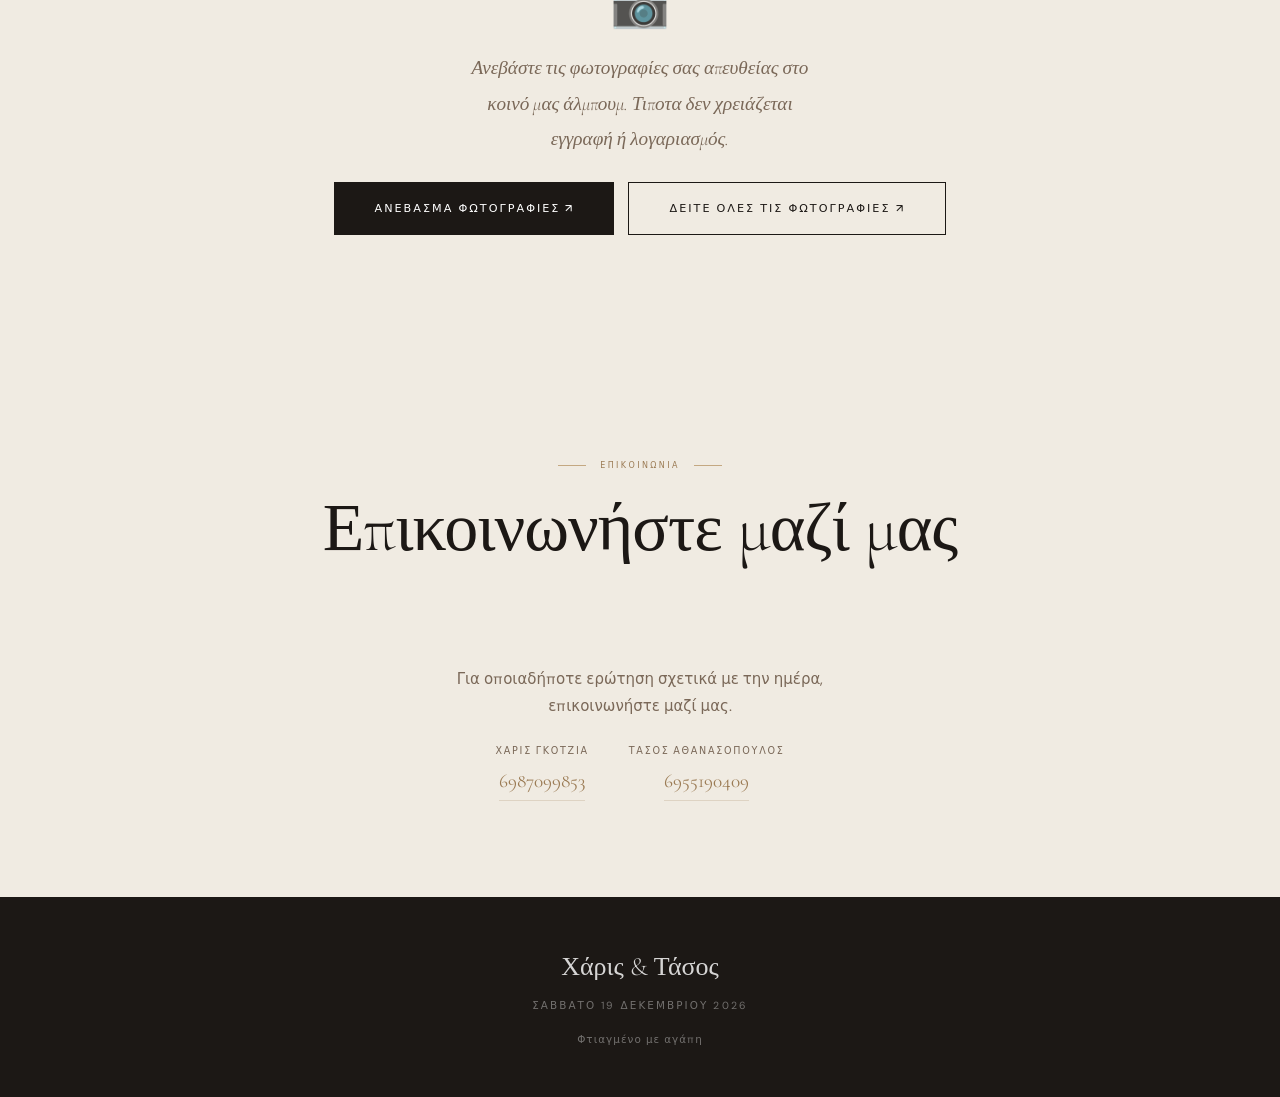
==== commit 95a56ac7: "Merge branch 'main' of https://github.com/gettingmarriedxt-dot/xaris.tasos" ====
--- a/index.html
+++ b/index.html
@@ -169,6 +169,17 @@
             </div>
             <p class="couple-portrait-caption"><span aria-hidden="true">✦</span> Χάρις &amp; Τάσος <span
                     aria-hidden="true">✦</span></p>
+        </section>
+
+        <section id="gallery" class="gallery-section" aria-labelledby="gallery-heading">
+            <div class="container">
+                <header class="section-header">
+                    <span class="section-tag" data-i18n="gallery.tag"></span>
+                    <h2 id="gallery-heading" data-i18n="gallery.heading"></h2>
+                </header>
+                <p id="gallery-status" class="gallery-status" role="status" aria-live="polite">Φόρτωση φωτογραφιών…</p>
+                <div id="gallery-grid" class="gallery-grid" aria-label="Φωτογραφίες γάμου"></div>
+            </div>
         </section>
 
         <!-- ══════════════════════════════════════════════════════ -->
